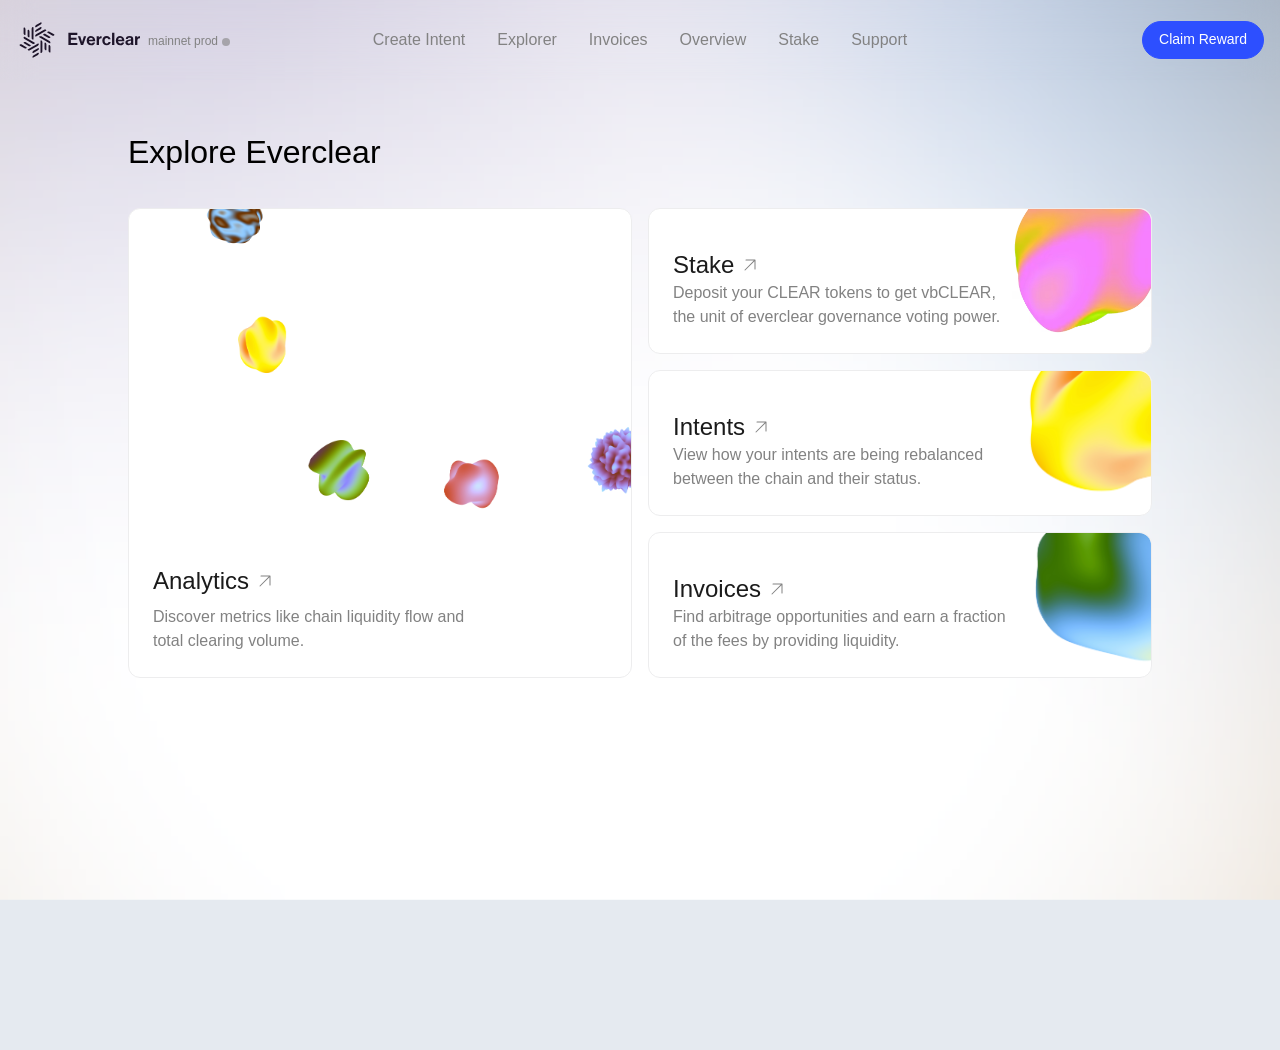
==== index.html @ 494579a0 "Your commit message here" ====
<html data-theme="light" lang="en"><div id="in-page-channel-node-id" data-channel-name="in_page_channel_Rv07SO"></div><head><meta charset="utf-8" data-next-head=""><title data-next-head="">Home — Everclear</title><meta name="robots" content="index,follow" data-next-head=""><meta name="description" content="The First Clearing Layer" data-next-head=""><meta name="twitter:card" content="summary_large_image" data-next-head=""><meta name="twitter:site" content="@everclearorg" data-next-head=""><meta name="twitter:creator" content="@everclearorg" data-next-head=""><meta property="og:description" content="The First Clearing Layer" data-next-head=""><meta property="og:url" content="https://www.everclear.org/" data-next-head=""><meta property="og:site_name" content="everclear" data-next-head=""><link rel="canonical" href="https://www.everclear.org/" data-next-head=""><meta name="viewport" content="width=device-width, initial-scale=1, shrink-to-fit=no" data-next-head=""><meta name="theme-color" content="#050707" data-next-head=""><meta name="description" content="The First Clearing Layer" data-next-head=""><meta name="keywords" content="everclear, everclear.org, clearing layer" data-next-head=""><link rel="manifest" href="/manifest.json" data-next-head=""><link rel="icon" href="/icons/favicon.png" data-next-head=""><link rel="apple-touch-icon" href="/icons/apple-touch-icon.png" data-next-head=""><link data-next-font="" rel="preconnect" href="/" crossorigin="anonymous"><link rel="preload" href="/_next/static/css/254428f28c04fc97.css" as="style"><link rel="stylesheet" href="/_next/static/css/254428f28c04fc97.css" data-n-g=""><noscript data-n-css=""></noscript><script type="text/javascript" async="" src="https://widget.intercom.io/widget/oy7jliee"></script><script type="text/javascript" src="https://cdn.us.heap-api.com/v5/heapjs-static/5.2.9/core/heap.js" async=""></script><script type="text/javascript" async="" src="https://cdn.us.heap-api.com/config/1016452281/heap_config.js"></script><script defer="" nomodule="" src="/_next/static/chunks/polyfills-42372ed130431b0a.js"></script><script src="/_next/static/chunks/webpack-bc110632f518fa14.js" defer=""></script><script src="/_next/static/chunks/framework-716c42bc58b0f000.js" defer=""></script><script src="/_next/static/chunks/main-339d054e5acb27f1.js" defer=""></script><script src="/_next/static/chunks/pages/_app-e614786575a85a42.js" defer=""></script><script src="/_next/static/chunks/pages/index-db70e4b78732d9c3.js" defer=""></script><script src="/_next/static/Ryc_jx6vzvuWhyLhUQn9P/_buildManifest.js" defer=""></script><script src="/_next/static/Ryc_jx6vzvuWhyLhUQn9P/_ssgManifest.js" defer=""></script><script src="https://vercel.live/_next-live/feedback/feedback.js" data-deployment-id="dpl_GDn17Y2G69LHQdeXsTYoqQUBVkAE"></script><style>
@keyframes slide-in-one-tap {
  from {
    transform: translateY(80px);
  }
  to {
    transform: translateY(0px);
  }
}

.trust-hide-gracefully {
  opacity: 0;
}

.trust-wallet-one-tap .hidden {
    display: none;
  }

.trust-wallet-one-tap .semibold {
    font-weight: 500;
  }

.trust-wallet-one-tap .binance-plex {
    font-family: 'Binance';
  }

.trust-wallet-one-tap .rounded-full {
    border-radius: 50%;
  }

.trust-wallet-one-tap .flex {
    display: flex;
  }

.trust-wallet-one-tap .flex-col {
    flex-direction: column;
  }

.trust-wallet-one-tap .items-center {
    align-items: center;
  }

.trust-wallet-one-tap .space-between {
    justify-content: space-between;
  }

.trust-wallet-one-tap .justify-center {
    justify-content: center;
  }

.trust-wallet-one-tap .w-full {
    width: 100%;
  }

.trust-wallet-one-tap .box {
    transition: all 0.5s cubic-bezier(0, 0, 0, 1.43);
    animation: slide-in-one-tap 0.5s cubic-bezier(0, 0, 0, 1.43);
    width: 384px;
    border-radius: 15px;
    background: #FFF;
    box-shadow: 0px 2px 4px 0px rgba(0, 0, 0, 0.25);
    position: fixed;
    right: 30px;
    bottom: 30px;
    z-index: 1020;
  }

.trust-wallet-one-tap .header {
    gap: 15px;
    border-bottom: 1px solid #E6E6E6;
    padding: 10px 18px;
  }

.trust-wallet-one-tap .header .left-items {
      gap: 15px
    }

.trust-wallet-one-tap .header .title {
      color: #1E2329;
      font-size: 18px;
      font-weight: 600;
      line-height: 28px;
    }

.trust-wallet-one-tap .header .subtitle {
      color: #474D57;
      font-size: 14px;
      line-height: 20px;
    }

.trust-wallet-one-tap .header .close {
      color: #1E2329;
      cursor: pointer;
    }

.trust-wallet-one-tap .body {
    padding: 9px 18px;
    gap: 10px;

  }

.trust-wallet-one-tap .body .right-items {
      gap: 10px;
      width: 100%;
    }

.trust-wallet-one-tap .body .right-items .wallet-title {
        color: #1E2329;
        font-size: 16px;
        font-weight: 600;
        line-height: 20px;
      }

.trust-wallet-one-tap .body .right-items .wallet-subtitle {
        color: #474D57;
        font-size: 14px;
        line-height: 20px;
      }

.trust-wallet-one-tap .connect-indicator {
    gap: 15px;
    padding: 8px 0;
  }

.trust-wallet-one-tap .connect-indicator .flow-icon {
      color: #474D57;
    }

.trust-wallet-one-tap .loading-color {
    color: #FFF;
  }

.trust-wallet-one-tap .button {
    border-radius: 50px;
    outline: 2px solid transparent;
    outline-offset: 2px;
    background-color: rgb(5, 0, 255);
    border-color: rgb(229, 231, 235);
    cursor: pointer;
    text-align: center;
    height: 45px;
  }

.trust-wallet-one-tap .button .button-text {
      color: #FFF;
      font-size: 16px;
      font-weight: 600;
      line-height: 20px;
    }

.trust-wallet-one-tap .footer {
    margin: 20px 30px;
  }

.trust-wallet-one-tap .check-icon {
    color: #FFF;
  }

@font-face {
  font-family: 'Binance';
  src: url(chrome-extension://egjidjbpglichdcondbcbdnbeeppgdph/fonts/BinancePlex-Regular.otf) format('opentype');
  font-weight: 400;
  font-style: normal;
}

@font-face {
  font-family: 'Binance';
  src: url(chrome-extension://egjidjbpglichdcondbcbdnbeeppgdph/fonts/BinancePlex-Medium.otf) format('opentype');
  font-weight: 500;
  font-style: normal;
}

@font-face {
  font-family: 'Binance';
  src: url(chrome-extension://egjidjbpglichdcondbcbdnbeeppgdph/fonts/BinancePlex-SemiBold.otf) format('opentype');
  font-weight: 600;
  font-style: normal;
}

</style><meta property="og:title" content="Home — Everclear" data-next-head=""><link as="script" rel="prefetch" href="/_next/static/chunks/89f078a6-9b16549e76f5d8bb.js"><link as="script" rel="prefetch" href="/_next/static/chunks/5ebaeafe-dbf16a1a8319a906.js"><link as="script" rel="prefetch" href="/_next/static/chunks/9c4cbe16-253928fa6ad7e888.js"><link as="script" rel="prefetch" href="/_next/static/chunks/ed2ab0f7-2887509b9744f65d.js"><link as="script" rel="prefetch" href="/_next/static/chunks/725-a727d40f60dbecb4.js"><link as="script" rel="prefetch" href="/_next/static/chunks/962-2cc979e9a0172343.js"><link as="script" rel="prefetch" href="/_next/static/chunks/230-d9a6e5098f1e8422.js"><link as="script" rel="prefetch" href="/_next/static/chunks/669-f88772dcc37d8028.js"><link as="script" rel="prefetch" href="/_next/static/chunks/310-592f6888759dc32f.js"><link as="script" rel="prefetch" href="/_next/static/chunks/pages/intents/create-32992b947f753276.js"><link as="script" rel="prefetch" href="/_next/static/chunks/df0378da-63d9d8e60f5cacd6.js"><link as="script" rel="prefetch" href="/_next/static/chunks/483-07561f5c0b6f4e1a.js"><link as="script" rel="prefetch" href="/_next/static/chunks/571-b89c47068cd87b28.js"><link as="script" rel="prefetch" href="/_next/static/chunks/474-a0183f29826bdffd.js"><link as="script" rel="prefetch" href="/_next/static/chunks/pages/intents-08bea0bf443415b1.js"><link as="script" rel="prefetch" href="/_next/static/chunks/pages/invoices-036383f2f8afbe36.js"><link as="script" rel="prefetch" href="/_next/static/chunks/256-f066d2fcdab1b931.js"><link as="script" rel="prefetch" href="/_next/static/chunks/pages/overview-258efc3ab7be7e80.js"><style>
      @import url('https://fonts.googleapis.com/css2?family=Inter:wght@400;500;600;700&display=swap');
      @keyframes w3m-shake {
        0% {
          transform: scale(1) rotate(0deg);
        }
        20% {
          transform: scale(1) rotate(-1deg);
        }
        40% {
          transform: scale(1) rotate(1.5deg);
        }
        60% {
          transform: scale(1) rotate(-1.5deg);
        }
        80% {
          transform: scale(1) rotate(1deg);
        }
        100% {
          transform: scale(1) rotate(0deg);
        }
      }
      @keyframes w3m-iframe-fade-out {
        0% {
          opacity: 1;
        }
        100% {
          opacity: 0;
        }
      }
      @keyframes w3m-iframe-zoom-in {
        0% {
          transform: translateY(50px);
          opacity: 0;
        }
        100% {
          transform: translateY(0px);
          opacity: 1;
        }
      }
      @keyframes w3m-iframe-zoom-in-mobile {
        0% {
          transform: scale(0.95);
          opacity: 0;
        }
        100% {
          transform: scale(1);
          opacity: 1;
        }
      }
      :root {
        --w3m-modal-width: 360px;
        --w3m-color-mix-strength: 0%;
        --w3m-font-family: Inter, Segoe UI, Roboto, Oxygen, Ubuntu, Cantarell, Fira Sans, Droid Sans, Helvetica Neue, sans-serif;;
        --w3m-font-size-master: 10px;
        --w3m-border-radius-master: 4px;
        --w3m-z-index: 999;

        --wui-font-family: var(--w3m-font-family);

        --wui-font-size-mini: calc(var(--w3m-font-size-master) * 0.8);
        --wui-font-size-micro: var(--w3m-font-size-master);
        --wui-font-size-tiny: calc(var(--w3m-font-size-master) * 1.2);
        --wui-font-size-small: calc(var(--w3m-font-size-master) * 1.4);
        --wui-font-size-paragraph: calc(var(--w3m-font-size-master) * 1.6);
        --wui-font-size-medium: calc(var(--w3m-font-size-master) * 1.8);
        --wui-font-size-large: calc(var(--w3m-font-size-master) * 2);
        --wui-font-size-title-6: calc(var(--w3m-font-size-master) * 2.2);
        --wui-font-size-medium-title: calc(var(--w3m-font-size-master) * 2.4);
        --wui-font-size-2xl: calc(var(--w3m-font-size-master) * 4);

        --wui-border-radius-5xs: var(--w3m-border-radius-master);
        --wui-border-radius-4xs: calc(var(--w3m-border-radius-master) * 1.5);
        --wui-border-radius-3xs: calc(var(--w3m-border-radius-master) * 2);
        --wui-border-radius-xxs: calc(var(--w3m-border-radius-master) * 3);
        --wui-border-radius-xs: calc(var(--w3m-border-radius-master) * 4);
        --wui-border-radius-s: calc(var(--w3m-border-radius-master) * 5);
        --wui-border-radius-m: calc(var(--w3m-border-radius-master) * 7);
        --wui-border-radius-l: calc(var(--w3m-border-radius-master) * 9);
        --wui-border-radius-3xl: calc(var(--w3m-border-radius-master) * 20);

        --wui-font-weight-light: 400;
        --wui-font-weight-regular: 500;
        --wui-font-weight-medium: 600;
        --wui-font-weight-bold: 700;

        --wui-letter-spacing-2xl: -1.6px;
        --wui-letter-spacing-medium-title: -0.96px;
        --wui-letter-spacing-title-6: -0.88px;
        --wui-letter-spacing-large: -0.8px;
        --wui-letter-spacing-medium: -0.72px;
        --wui-letter-spacing-paragraph: -0.64px;
        --wui-letter-spacing-small: -0.56px;
        --wui-letter-spacing-tiny: -0.48px;
        --wui-letter-spacing-micro: -0.2px;
        --wui-letter-spacing-mini: -0.16px;

        --wui-spacing-0: 0px;
        --wui-spacing-4xs: 2px;
        --wui-spacing-3xs: 4px;
        --wui-spacing-xxs: 6px;
        --wui-spacing-2xs: 7px;
        --wui-spacing-xs: 8px;
        --wui-spacing-1xs: 10px;
        --wui-spacing-s: 12px;
        --wui-spacing-m: 14px;
        --wui-spacing-l: 16px;
        --wui-spacing-2l: 18px;
        --wui-spacing-xl: 20px;
        --wui-spacing-xxl: 24px;
        --wui-spacing-2xl: 32px;
        --wui-spacing-3xl: 40px;
        --wui-spacing-4xl: 90px;
        --wui-spacing-5xl: 95px;

        --wui-icon-box-size-xxs: 14px;
        --wui-icon-box-size-xs: 20px;
        --wui-icon-box-size-sm: 24px;
        --wui-icon-box-size-md: 32px;
        --wui-icon-box-size-mdl: 36px;
        --wui-icon-box-size-lg: 40px;
        --wui-icon-box-size-2lg: 48px;
        --wui-icon-box-size-xl: 64px;

        --wui-icon-size-inherit: inherit;
        --wui-icon-size-xxs: 10px;
        --wui-icon-size-xs: 12px;
        --wui-icon-size-sm: 14px;
        --wui-icon-size-md: 16px;
        --wui-icon-size-mdl: 18px;
        --wui-icon-size-lg: 20px;
        --wui-icon-size-xl: 24px;
        --wui-icon-size-xxl: 28px;

        --wui-wallet-image-size-inherit: inherit;
        --wui-wallet-image-size-sm: 40px;
        --wui-wallet-image-size-md: 56px;
        --wui-wallet-image-size-lg: 80px;

        --wui-visual-size-size-inherit: inherit;
        --wui-visual-size-sm: 40px;
        --wui-visual-size-md: 55px;
        --wui-visual-size-lg: 80px;

        --wui-box-size-md: 100px;
        --wui-box-size-lg: 120px;

        --wui-ease-out-power-2: cubic-bezier(0, 0, 0.22, 1);
        --wui-ease-out-power-1: cubic-bezier(0, 0, 0.55, 1);

        --wui-ease-in-power-3: cubic-bezier(0.66, 0, 1, 1);
        --wui-ease-in-power-2: cubic-bezier(0.45, 0, 1, 1);
        --wui-ease-in-power-1: cubic-bezier(0.3, 0, 1, 1);

        --wui-ease-inout-power-1: cubic-bezier(0.45, 0, 0.55, 1);

        --wui-duration-lg: 200ms;
        --wui-duration-md: 125ms;
        --wui-duration-sm: 75ms;

        --wui-path-network-sm: path(
          'M15.4 2.1a5.21 5.21 0 0 1 5.2 0l11.61 6.7a5.21 5.21 0 0 1 2.61 4.52v13.4c0 1.87-1 3.59-2.6 4.52l-11.61 6.7c-1.62.93-3.6.93-5.22 0l-11.6-6.7a5.21 5.21 0 0 1-2.61-4.51v-13.4c0-1.87 1-3.6 2.6-4.52L15.4 2.1Z'
        );

        --wui-path-network-md: path(
          'M43.4605 10.7248L28.0485 1.61089C25.5438 0.129705 22.4562 0.129705 19.9515 1.61088L4.53951 10.7248C2.03626 12.2051 0.5 14.9365 0.5 17.886V36.1139C0.5 39.0635 2.03626 41.7949 4.53951 43.2752L19.9515 52.3891C22.4562 53.8703 25.5438 53.8703 28.0485 52.3891L43.4605 43.2752C45.9637 41.7949 47.5 39.0635 47.5 36.114V17.8861C47.5 14.9365 45.9637 12.2051 43.4605 10.7248Z'
        );

        --wui-path-network-lg: path(
          'M78.3244 18.926L50.1808 2.45078C45.7376 -0.150261 40.2624 -0.150262 35.8192 2.45078L7.6756 18.926C3.23322 21.5266 0.5 26.3301 0.5 31.5248V64.4752C0.5 69.6699 3.23322 74.4734 7.6756 77.074L35.8192 93.5492C40.2624 96.1503 45.7376 96.1503 50.1808 93.5492L78.3244 77.074C82.7668 74.4734 85.5 69.6699 85.5 64.4752V31.5248C85.5 26.3301 82.7668 21.5266 78.3244 18.926Z'
        );

        --wui-width-network-sm: 36px;
        --wui-width-network-md: 48px;
        --wui-width-network-lg: 86px;

        --wui-height-network-sm: 40px;
        --wui-height-network-md: 54px;
        --wui-height-network-lg: 96px;

        --wui-icon-size-network-xs: 12px;
        --wui-icon-size-network-sm: 16px;
        --wui-icon-size-network-md: 24px;
        --wui-icon-size-network-lg: 42px;

        --wui-color-inherit: inherit;

        --wui-color-inverse-100: #fff;
        --wui-color-inverse-000: #000;

        --wui-cover: rgba(20, 20, 20, 0.8);

        --wui-color-modal-bg: var(--wui-color-modal-bg-base);

        --wui-color-accent-100: var(--wui-color-accent-base-100);
        --wui-color-accent-090: var(--wui-color-accent-base-090);
        --wui-color-accent-080: var(--wui-color-accent-base-080);

        --wui-color-success-100: var(--wui-color-success-base-100);
        --wui-color-success-125: var(--wui-color-success-base-125);

        --wui-color-warning-100: var(--wui-color-warning-base-100);

        --wui-color-error-100: var(--wui-color-error-base-100);
        --wui-color-error-125: var(--wui-color-error-base-125);

        --wui-color-blue-100: var(--wui-color-blue-base-100);
        --wui-color-blue-90: var(--wui-color-blue-base-90);

        --wui-icon-box-bg-error-100: var(--wui-icon-box-bg-error-base-100);
        --wui-icon-box-bg-blue-100: var(--wui-icon-box-bg-blue-base-100);
        --wui-icon-box-bg-success-100: var(--wui-icon-box-bg-success-base-100);
        --wui-icon-box-bg-inverse-100: var(--wui-icon-box-bg-inverse-base-100);

        --wui-all-wallets-bg-100: var(--wui-all-wallets-bg-100);

        --wui-avatar-border: var(--wui-avatar-border-base);

        --wui-thumbnail-border: var(--wui-thumbnail-border-base);

        --wui-wallet-button-bg: var(--wui-wallet-button-bg-base);

        --wui-box-shadow-blue: var(--wui-color-accent-glass-020);
      }

      @supports (background: color-mix(in srgb, white 50%, black)) {
        :root {
          --wui-color-modal-bg: color-mix(
            in srgb,
            var(--w3m-color-mix) var(--w3m-color-mix-strength),
            var(--wui-color-modal-bg-base)
          );

          --wui-box-shadow-blue: color-mix(in srgb, var(--wui-color-accent-100) 20%, transparent);

          --wui-color-accent-100: color-mix(
            in srgb,
            var(--wui-color-accent-base-100) 100%,
            transparent
          );
          --wui-color-accent-090: color-mix(
            in srgb,
            var(--wui-color-accent-base-100) 90%,
            transparent
          );
          --wui-color-accent-080: color-mix(
            in srgb,
            var(--wui-color-accent-base-100) 80%,
            transparent
          );
          --wui-color-accent-glass-090: color-mix(
            in srgb,
            var(--wui-color-accent-base-100) 90%,
            transparent
          );
          --wui-color-accent-glass-080: color-mix(
            in srgb,
            var(--wui-color-accent-base-100) 80%,
            transparent
          );
          --wui-color-accent-glass-020: color-mix(
            in srgb,
            var(--wui-color-accent-base-100) 20%,
            transparent
          );
          --wui-color-accent-glass-015: color-mix(
            in srgb,
            var(--wui-color-accent-base-100) 15%,
            transparent
          );
          --wui-color-accent-glass-010: color-mix(
            in srgb,
            var(--wui-color-accent-base-100) 10%,
            transparent
          );
          --wui-color-accent-glass-005: color-mix(
            in srgb,
            var(--wui-color-accent-base-100) 5%,
            transparent
          );
          --wui-color-accent-002: color-mix(
            in srgb,
            var(--wui-color-accent-base-100) 2%,
            transparent
          );

          --wui-color-fg-100: color-mix(
            in srgb,
            var(--w3m-color-mix) var(--w3m-color-mix-strength),
            var(--wui-color-fg-100)
          );
          --wui-color-fg-125: color-mix(
            in srgb,
            var(--w3m-color-mix) var(--w3m-color-mix-strength),
            var(--wui-color-fg-125)
          );
          --wui-color-fg-150: color-mix(
            in srgb,
            var(--w3m-color-mix) var(--w3m-color-mix-strength),
            var(--wui-color-fg-150)
          );
          --wui-color-fg-175: color-mix(
            in srgb,
            var(--w3m-color-mix) var(--w3m-color-mix-strength),
            var(--wui-color-fg-175)
          );
          --wui-color-fg-200: color-mix(
            in srgb,
            var(--w3m-color-mix) var(--w3m-color-mix-strength),
            var(--wui-color-fg-200)
          );
          --wui-color-fg-225: color-mix(
            in srgb,
            var(--w3m-color-mix) var(--w3m-color-mix-strength),
            var(--wui-color-fg-225)
          );
          --wui-color-fg-250: color-mix(
            in srgb,
            var(--w3m-color-mix) var(--w3m-color-mix-strength),
            var(--wui-color-fg-250)
          );
          --wui-color-fg-275: color-mix(
            in srgb,
            var(--w3m-color-mix) var(--w3m-color-mix-strength),
            var(--wui-color-fg-275)
          );
          --wui-color-fg-300: color-mix(
            in srgb,
            var(--w3m-color-mix) var(--w3m-color-mix-strength),
            var(--wui-color-fg-300)
          );
          --wui-color-fg-325: color-mix(
            in srgb,
            var(--w3m-color-mix) var(--w3m-color-mix-strength),
            var(--wui-color-fg-325)
          );
          --wui-color-fg-350: color-mix(
            in srgb,
            var(--w3m-color-mix) var(--w3m-color-mix-strength),
            var(--wui-color-fg-350)
          );

          --wui-color-bg-100: color-mix(
            in srgb,
            var(--w3m-color-mix) var(--w3m-color-mix-strength),
            var(--wui-color-bg-100)
          );
          --wui-color-bg-125: color-mix(
            in srgb,
            var(--w3m-color-mix) var(--w3m-color-mix-strength),
            var(--wui-color-bg-125)
          );
          --wui-color-bg-150: color-mix(
            in srgb,
            var(--w3m-color-mix) var(--w3m-color-mix-strength),
            var(--wui-color-bg-150)
          );
          --wui-color-bg-175: color-mix(
            in srgb,
            var(--w3m-color-mix) var(--w3m-color-mix-strength),
            var(--wui-color-bg-175)
          );
          --wui-color-bg-200: color-mix(
            in srgb,
            var(--w3m-color-mix) var(--w3m-color-mix-strength),
            var(--wui-color-bg-200)
          );
          --wui-color-bg-225: color-mix(
            in srgb,
            var(--w3m-color-mix) var(--w3m-color-mix-strength),
            var(--wui-color-bg-225)
          );
          --wui-color-bg-250: color-mix(
            in srgb,
            var(--w3m-color-mix) var(--w3m-color-mix-strength),
            var(--wui-color-bg-250)
          );
          --wui-color-bg-275: color-mix(
            in srgb,
            var(--w3m-color-mix) var(--w3m-color-mix-strength),
            var(--wui-color-bg-275)
          );
          --wui-color-bg-300: color-mix(
            in srgb,
            var(--w3m-color-mix) var(--w3m-color-mix-strength),
            var(--wui-color-bg-300)
          );
          --wui-color-bg-325: color-mix(
            in srgb,
            var(--w3m-color-mix) var(--w3m-color-mix-strength),
            var(--wui-color-bg-325)
          );
          --wui-color-bg-350: color-mix(
            in srgb,
            var(--w3m-color-mix) var(--w3m-color-mix-strength),
            var(--wui-color-bg-350)
          );

          --wui-color-success-100: color-mix(
            in srgb,
            var(--w3m-color-mix) var(--w3m-color-mix-strength),
            var(--wui-color-success-base-100)
          );
          --wui-color-success-125: color-mix(
            in srgb,
            var(--w3m-color-mix) var(--w3m-color-mix-strength),
            var(--wui-color-success-base-125)
          );

          --wui-color-warning-100: color-mix(
            in srgb,
            var(--w3m-color-mix) var(--w3m-color-mix-strength),
            var(--wui-color-warning-base-100)
          );

          --wui-color-error-100: color-mix(
            in srgb,
            var(--w3m-color-mix) var(--w3m-color-mix-strength),
            var(--wui-color-error-base-100)
          );
          --wui-color-blue-100: color-mix(
            in srgb,
            var(--w3m-color-mix) var(--w3m-color-mix-strength),
            var(--wui-color-blue-base-100)
          );
          --wui-color-blue-90: color-mix(
            in srgb,
            var(--w3m-color-mix) var(--w3m-color-mix-strength),
            var(--wui-color-blue-base-90)
          );
          --wui-color-error-125: color-mix(
            in srgb,
            var(--w3m-color-mix) var(--w3m-color-mix-strength),
            var(--wui-color-error-base-125)
          );

          --wui-icon-box-bg-error-100: color-mix(
            in srgb,
            var(--w3m-color-mix) var(--w3m-color-mix-strength),
            var(--wui-icon-box-bg-error-base-100)
          );
          --wui-icon-box-bg-accent-100: color-mix(
            in srgb,
            var(--w3m-color-mix) var(--w3m-color-mix-strength),
            var(--wui-icon-box-bg-blue-base-100)
          );
          --wui-icon-box-bg-success-100: color-mix(
            in srgb,
            var(--w3m-color-mix) var(--w3m-color-mix-strength),
            var(--wui-icon-box-bg-success-base-100)
          );
          --wui-icon-box-bg-inverse-100: color-mix(
            in srgb,
            var(--w3m-color-mix) var(--w3m-color-mix-strength),
            var(--wui-icon-box-bg-inverse-base-100)
          );

          --wui-all-wallets-bg-100: color-mix(
            in srgb,
            var(--w3m-color-mix) var(--w3m-color-mix-strength),
            var(--wui-all-wallets-bg-100)
          );

          --wui-avatar-border: color-mix(
            in srgb,
            var(--w3m-color-mix) var(--w3m-color-mix-strength),
            var(--wui-avatar-border-base)
          );

          --wui-thumbnail-border: color-mix(
            in srgb,
            var(--w3m-color-mix) var(--w3m-color-mix-strength),
            var(--wui-thumbnail-border-base)
          );

          --wui-wallet-button-bg: color-mix(
            in srgb,
            var(--w3m-color-mix) var(--w3m-color-mix-strength),
            var(--wui-wallet-button-bg-base)
          );
        }
      }
    </style><style>
      :root {
        --w3m-color-mix: #000;
        --w3m-accent: rgb(var(--theme-button-primary));
        --w3m-default: #000;

        --wui-color-modal-bg-base: #fff;
        --wui-color-accent-base-100: var(--w3m-accent);

        --wui-color-blueberry-100: hsla(231, 100%, 70%, 1);
        --wui-color-blueberry-090: hsla(231, 97%, 72%, 1);
        --wui-color-blueberry-080: hsla(231, 92%, 74%, 1);

        --wui-color-fg-100: #141414;
        --wui-color-fg-125: #2d3131;
        --wui-color-fg-150: #474d4d;
        --wui-color-fg-175: #636d6d;
        --wui-color-fg-200: #798686;
        --wui-color-fg-225: #828f8f;
        --wui-color-fg-250: #8b9797;
        --wui-color-fg-275: #95a0a0;
        --wui-color-fg-300: #9ea9a9;
        --wui-color-fg-325: #9a9a9a;
        --wui-color-fg-350: #d0d0d0;

        --wui-color-bg-100: #ffffff;
        --wui-color-bg-125: #f5fafa;
        --wui-color-bg-150: #f3f8f8;
        --wui-color-bg-175: #eef4f4;
        --wui-color-bg-200: #eaf1f1;
        --wui-color-bg-225: #e5eded;
        --wui-color-bg-250: #e1e9e9;
        --wui-color-bg-275: #dce7e7;
        --wui-color-bg-300: #d8e3e3;
        --wui-color-bg-325: #f3f3f3;
        --wui-color-bg-350: #202020;

        --wui-color-success-base-100: #26b562;
        --wui-color-success-base-125: #30a46b;

        --wui-color-warning-base-100: #f3a13f;

        --wui-color-error-base-100: #f05142;
        --wui-color-error-base-125: #df4a34;

        --wui-color-blue-base-100: rgba(102, 125, 255, 1);
        --wui-color-blue-base-90: rgba(102, 125, 255, 0.9);

        --wui-color-success-glass-001: rgba(38, 181, 98, 0.01);
        --wui-color-success-glass-002: rgba(38, 181, 98, 0.02);
        --wui-color-success-glass-005: rgba(38, 181, 98, 0.05);
        --wui-color-success-glass-010: rgba(38, 181, 98, 0.1);
        --wui-color-success-glass-015: rgba(38, 181, 98, 0.15);
        --wui-color-success-glass-020: rgba(38, 181, 98, 0.2);
        --wui-color-success-glass-025: rgba(38, 181, 98, 0.25);
        --wui-color-success-glass-030: rgba(38, 181, 98, 0.3);
        --wui-color-success-glass-060: rgba(38, 181, 98, 0.6);
        --wui-color-success-glass-080: rgba(38, 181, 98, 0.8);

        --wui-color-success-glass-reown-020: rgba(48, 164, 107, 0.2);

        --wui-color-warning-glass-reown-020: rgba(243, 161, 63, 0.2);

        --wui-color-error-glass-001: rgba(240, 81, 66, 0.01);
        --wui-color-error-glass-002: rgba(240, 81, 66, 0.02);
        --wui-color-error-glass-005: rgba(240, 81, 66, 0.05);
        --wui-color-error-glass-010: rgba(240, 81, 66, 0.1);
        --wui-color-error-glass-015: rgba(240, 81, 66, 0.15);
        --wui-color-error-glass-020: rgba(240, 81, 66, 0.2);
        --wui-color-error-glass-025: rgba(240, 81, 66, 0.25);
        --wui-color-error-glass-030: rgba(240, 81, 66, 0.3);
        --wui-color-error-glass-060: rgba(240, 81, 66, 0.6);
        --wui-color-error-glass-080: rgba(240, 81, 66, 0.8);

        --wui-color-error-glass-reown-020: rgba(223, 74, 52, 0.2);

        --wui-icon-box-bg-error-base-100: #f4dfdd;
        --wui-icon-box-bg-blue-base-100: #d9ecfb;
        --wui-icon-box-bg-success-base-100: #daf0e4;
        --wui-icon-box-bg-inverse-base-100: #dcecfc;

        --wui-all-wallets-bg-100: #e8f1fa;

        --wui-avatar-border-base: #f3f4f4;

        --wui-thumbnail-border-base: #eaefef;

        --wui-wallet-button-bg-base: var(--wui-color-bg-125);

        --wui-color-gray-glass-001: rgba(0, 0, 0, 0.01);
        --wui-color-gray-glass-002: rgba(0, 0, 0, 0.02);
        --wui-color-gray-glass-005: rgba(0, 0, 0, 0.05);
        --wui-color-gray-glass-010: rgba(0, 0, 0, 0.1);
        --wui-color-gray-glass-015: rgba(0, 0, 0, 0.15);
        --wui-color-gray-glass-020: rgba(0, 0, 0, 0.2);
        --wui-color-gray-glass-025: rgba(0, 0, 0, 0.25);
        --wui-color-gray-glass-030: rgba(0, 0, 0, 0.3);
        --wui-color-gray-glass-060: rgba(0, 0, 0, 0.6);
        --wui-color-gray-glass-080: rgba(0, 0, 0, 0.8);
        --wui-color-gray-glass-090: rgba(0, 0, 0, 0.9);

        --wui-color-dark-glass-100: rgba(233, 233, 233, 1);

        --w3m-card-embedded-shadow-color: rgb(224 225 233 / 25%);
      }
    </style><style media="enabled">
      :root {
        --w3m-color-mix: #fff;
        --w3m-accent: rgb(var(--theme-button-primary));
        --w3m-default: #fff;

        --wui-color-modal-bg-base: #121313;
        --wui-color-accent-base-100: var(--w3m-accent);

        --wui-color-blueberry-100: hsla(230, 100%, 67%, 1);
        --wui-color-blueberry-090: hsla(231, 76%, 61%, 1);
        --wui-color-blueberry-080: hsla(230, 59%, 55%, 1);
        --wui-color-blueberry-050: hsla(231, 100%, 70%, 0.1);

        --wui-color-fg-100: #e4e7e7;
        --wui-color-fg-125: #d0d5d5;
        --wui-color-fg-150: #a8b1b1;
        --wui-color-fg-175: #a8b0b0;
        --wui-color-fg-200: #949e9e;
        --wui-color-fg-225: #868f8f;
        --wui-color-fg-250: #788080;
        --wui-color-fg-275: #788181;
        --wui-color-fg-300: #6e7777;
        --wui-color-fg-325: #9a9a9a;
        --wui-color-fg-350: #363636;

        --wui-color-bg-100: #141414;
        --wui-color-bg-125: #191a1a;
        --wui-color-bg-150: #1e1f1f;
        --wui-color-bg-175: #222525;
        --wui-color-bg-200: #272a2a;
        --wui-color-bg-225: #2c3030;
        --wui-color-bg-250: #313535;
        --wui-color-bg-275: #363b3b;
        --wui-color-bg-300: #3b4040;
        --wui-color-bg-325: #252525;
        --wui-color-bg-350: #ffffff;

        --wui-color-success-base-100: #26d962;
        --wui-color-success-base-125: #30a46b;

        --wui-color-warning-base-100: #f3a13f;

        --wui-color-error-base-100: #f25a67;
        --wui-color-error-base-125: #df4a34;

        --wui-color-blue-base-100: rgba(102, 125, 255, 1);
        --wui-color-blue-base-90: rgba(102, 125, 255, 0.9);

        --wui-color-success-glass-001: rgba(38, 217, 98, 0.01);
        --wui-color-success-glass-002: rgba(38, 217, 98, 0.02);
        --wui-color-success-glass-005: rgba(38, 217, 98, 0.05);
        --wui-color-success-glass-010: rgba(38, 217, 98, 0.1);
        --wui-color-success-glass-015: rgba(38, 217, 98, 0.15);
        --wui-color-success-glass-020: rgba(38, 217, 98, 0.2);
        --wui-color-success-glass-025: rgba(38, 217, 98, 0.25);
        --wui-color-success-glass-030: rgba(38, 217, 98, 0.3);
        --wui-color-success-glass-060: rgba(38, 217, 98, 0.6);
        --wui-color-success-glass-080: rgba(38, 217, 98, 0.8);

        --wui-color-success-glass-reown-020: rgba(48, 164, 107, 0.2);

        --wui-color-warning-glass-reown-020: rgba(243, 161, 63, 0.2);

        --wui-color-error-glass-001: rgba(242, 90, 103, 0.01);
        --wui-color-error-glass-002: rgba(242, 90, 103, 0.02);
        --wui-color-error-glass-005: rgba(242, 90, 103, 0.05);
        --wui-color-error-glass-010: rgba(242, 90, 103, 0.1);
        --wui-color-error-glass-015: rgba(242, 90, 103, 0.15);
        --wui-color-error-glass-020: rgba(242, 90, 103, 0.2);
        --wui-color-error-glass-025: rgba(242, 90, 103, 0.25);
        --wui-color-error-glass-030: rgba(242, 90, 103, 0.3);
        --wui-color-error-glass-060: rgba(242, 90, 103, 0.6);
        --wui-color-error-glass-080: rgba(242, 90, 103, 0.8);

        --wui-color-error-glass-reown-020: rgba(223, 74, 52, 0.2);

        --wui-color-gray-glass-001: rgba(255, 255, 255, 0.01);
        --wui-color-gray-glass-002: rgba(255, 255, 255, 0.02);
        --wui-color-gray-glass-005: rgba(255, 255, 255, 0.05);
        --wui-color-gray-glass-010: rgba(255, 255, 255, 0.1);
        --wui-color-gray-glass-015: rgba(255, 255, 255, 0.15);
        --wui-color-gray-glass-020: rgba(255, 255, 255, 0.2);
        --wui-color-gray-glass-025: rgba(255, 255, 255, 0.25);
        --wui-color-gray-glass-030: rgba(255, 255, 255, 0.3);
        --wui-color-gray-glass-060: rgba(255, 255, 255, 0.6);
        --wui-color-gray-glass-080: rgba(255, 255, 255, 0.8);
        --wui-color-gray-glass-090: rgba(255, 255, 255, 0.9);

        --wui-color-dark-glass-100: rgba(42, 42, 42, 1);

        --wui-icon-box-bg-error-base-100: #3c2426;
        --wui-icon-box-bg-blue-base-100: #20303f;
        --wui-icon-box-bg-success-base-100: #1f3a28;
        --wui-icon-box-bg-inverse-base-100: #243240;

        --wui-all-wallets-bg-100: #222b35;

        --wui-avatar-border-base: #252525;

        --wui-thumbnail-border-base: #252525;

        --wui-wallet-button-bg-base: var(--wui-color-bg-125);

        --w3m-card-embedded-shadow-color: rgb(17 17 18 / 25%);
      }
    </style></head><body><div id="__next"><div class="disable-scrollbars text-theme-neutral-900 flex min-h-screen font-sans antialiased"><div class="main flex flex-1 flex-col"><header class="fixed left-0 top-0 z-10 h-[var(--header-height)] w-full backdrop-blur-lg"><div class="flex h-20 w-full items-center px-4 justify-between gap-4 xl:grid xl:grid-cols-12"><div class="order-1 flex items-center col-span-3"><div class="logo flex flex-col items-start"><a href="/"><div class="flex min-w-max items-center space-x-1 sm:mr-3"><div class="flex items-center"><div class="flex sm:hidden"><img alt="everclear" class="h-12 px-0 py-2 sm:px-2" src="/logos/everclear_dark.svg"></div><div class="hidden sm:flex"><img alt="everclear" src="/logos/everclear_name_dark.svg" class="3xl:w-40 3xl:h-10"></div></div><div class="hidden items-center gap-1 pt-1 sm:flex"><div class="text-[0.75rem] leading-[1.666] font-normal text-theme-text-placeholder">mainnet prod</div><div class="bg-theme-text-placeholder/60 h-2 w-2 rounded-full"></div></div></div></a></div></div><div class="sm:order:2 order-3 flex items-center justify-center col-span-6"><div class=" list-none gap-2 hidden items-center sm:flex"><a data-active="false" class="text-theme-text-placeholder text-nowrap hover:text-theme-text-headings data-[active=&quot;true&quot;]:text-theme-text-headings block px-3 py-2 transition-colors duration-500 ease-in-out" href="/intents/create"><div class="text-[1rem] leading-[1.5] font-normal">Create Intent</div></a><a data-active="false" class="text-theme-text-placeholder text-nowrap hover:text-theme-text-headings data-[active=&quot;true&quot;]:text-theme-text-headings block px-3 py-2 transition-colors duration-500 ease-in-out" href="/intents"><div class="text-[1rem] leading-[1.5] font-normal">Explorer</div></a><a data-active="false" class="text-theme-text-placeholder text-nowrap hover:text-theme-text-headings data-[active=&quot;true&quot;]:text-theme-text-headings block px-3 py-2 transition-colors duration-500 ease-in-out" href="/invoices"><div class="text-[1rem] leading-[1.5] font-normal">Invoices</div></a><a data-active="false" class="text-theme-text-placeholder text-nowrap hover:text-theme-text-headings data-[active=&quot;true&quot;]:text-theme-text-headings block px-3 py-2 transition-colors duration-500 ease-in-out" href="/overview"><div class="text-[1rem] leading-[1.5] font-normal">Overview</div></a><a data-active="false" target="_blank" rel="noreferrer" class="text-theme-text-placeholder text-nowrap hover:text-theme-text-headings data-[active=&quot;true&quot;]:text-theme-text-headings px-3 py-2 transition-colors duration-500 ease-in-out lg:block hidden" href="https://stake.everclear.org"><div class="text-[1rem] leading-[1.5] font-normal">Stake</div></a><a data-active="false" class="text-theme-text-placeholder text-nowrap hover:text-theme-text-headings data-[active=&quot;true&quot;]:text-theme-text-headings px-3 py-2 transition-colors duration-500 ease-in-out lg:block hidden" href="/"><div class="text-[1rem] leading-[1.5] font-normal">Support</div></a></div><button type="button" aria-haspopup="dialog" aria-expanded="false" aria-controls="radix-:R1ab6:" data-state="closed" class="text-theme-text-placeholder block p-2 pr-0 transition-colors duration-500 ease-in-out sm:hidden"><svg stroke="currentColor" fill="none" stroke-width="2" viewBox="0 0 24 24" stroke-linecap="round" stroke-linejoin="round" class="h-6 w-6" height="1em" width="1em" xmlns="http://www.w3.org/2000/svg"><path stroke="none" d="M0 0h24v24H0z" fill="none"></path><path d="M4 6h16"></path><path d="M7 12h13"></path><path d="M10 18h10"></path></svg></button></div><div class="order-2 flex items-center justify-end sm:order-3 col-span-3"><div class="flex items-center gap-2">
        <a href="./mainnetdao-main/account.html"><button class="transition-colors duration-200 outline-none disabled:cursor-not-allowed disabled:opacity-50 text-[0.875rem] leading-[1.428] font-normal bg-theme-button-primary enabled:hover:bg-theme-button-primary/90 text-theme-surface-card border border-theme-button-primary focus:ring-2 focus:ring-theme-button-primary focus:ring-offset-2 px-4 py-2 rounded-full">Claim Reward</button></a>
    </div><button type="button" aria-haspopup="dialog" aria-expanded="false" aria-controls="radix-:R1eb6:" data-state="closed"></button></div></div></header><div class="pointer-events-none" aria-hidden="true"><img class="fixed inset-0 -z-10 h-screen w-screen" src="/images/decor-bg.avif" alt=""></div><div class="flex-1 pb-20 pt-[calc(1rem+var(--header-height))]"><div class="mt-6 px-4 md:mt-10 md:px-6 lg:px-0"><div class="mx-auto max-w-5xl"><div class="mb-6 md:mb-10"><div class="text-[2rem] leading-[1] font-medium">Explore Everclear</div></div><div class="grid grid-cols-1 gap-6 md:grid-cols-2 md:gap-4"><div class="bg-theme-surface-card border border-theme-surface-border rounded-xl p-6 text-theme-text-body order-1 flex flex-col justify-between md:order-none"><img class="ml-auto h-auto w-2/3 -translate-y-6 translate-x-6 overflow-clip rounded-tr-xl md:h-[316px] md:w-[450px]" src="/images/blobs.avif" alt="decor" aria-hidden="true"><div class="mt-4 space-y-2 md:mt-auto"><a class="group flex items-center gap-1" href="/overview"><div class="text-[1.5rem] leading-[1.333] font-normal">Analytics</div><svg xmlns="http://www.w3.org/2000/svg" viewBox="0 0 24 24" height="24" fill="none" width="24" class="group-hover:text-theme-text-headings text-theme-text-placeholder"><path d="M7.5 7a.5.5 0 01.5-.5h9a.5.5 0 01.5.5v9a.5.5 0 01-1 0V8.207l-9.146 9.147a.5.5 0 01-.708-.708L15.793 7.5H8a.5.5 0 01-.5-.5z" fill="currentColor" fill-rule="evenodd" clip-rule="evenodd"></path></svg></a><div class="text-[1rem] leading-[1.5] font-normal text-theme-text-placeholder">Discover metrics like chain liquidity flow and <br> total clearing volume.</div></div></div><div class="space-y-6 md:space-y-4"><div class="bg-theme-surface-card border border-theme-surface-border rounded-xl p-6 text-theme-text-body grid grid-cols-12 relative"><div class="col-span-9 pt-4"><a class="group flex items-center gap-1" href="https://stake.everclear.org"><div class="text-[1.5rem] leading-[1.333] font-normal">Stake</div><svg xmlns="http://www.w3.org/2000/svg" viewBox="0 0 24 24" height="24" fill="none" width="24" class="group-hover:text-theme-text-headings text-theme-text-placeholder"><path d="M7.5 7a.5.5 0 01.5-.5h9a.5.5 0 01.5.5v9a.5.5 0 01-1 0V8.207l-9.146 9.147a.5.5 0 01-.708-.708L15.793 7.5H8a.5.5 0 01-.5-.5z" fill="currentColor" fill-rule="evenodd" clip-rule="evenodd"></path></svg></a><div class="text-[1rem] leading-[1.5] font-normal text-theme-text-placeholder">Deposit your CLEAR tokens to get vbCLEAR, the unit of everclear governance voting power.</div></div><img class="absolute right-0 top-0 rounded-tr-xl w-[130px] sm:w-[180px]" src="/images/ping_blob.avif" alt="decor" aria-hidden="true"></div><div class="space-y-6 md:space-y-4"><div class="bg-theme-surface-card border border-theme-surface-border rounded-xl p-6 text-theme-text-body grid grid-cols-12 relative"><div class="col-span-9 pt-4"><a class="group flex items-center gap-1" href="/intents"><div class="text-[1.5rem] leading-[1.333] font-normal">Intents</div><svg xmlns="http://www.w3.org/2000/svg" viewBox="0 0 24 24" height="24" fill="none" width="24" class="group-hover:text-theme-text-headings text-theme-text-placeholder"><path d="M7.5 7a.5.5 0 01.5-.5h9a.5.5 0 01.5.5v9a.5.5 0 01-1 0V8.207l-9.146 9.147a.5.5 0 01-.708-.708L15.793 7.5H8a.5.5 0 01-.5-.5z" fill="currentColor" fill-rule="evenodd" clip-rule="evenodd"></path></svg></a><div class="text-[1rem] leading-[1.5] font-normal text-theme-text-placeholder">View how your intents are being rebalanced between the chain and their status.</div></div><img class="absolute right-0 top-0 rounded-tr-xl w-[100px] sm:w-[140px]" src="/images/yellow_blob.avif" alt="decor" aria-hidden="true"></div><div class="space-y-6 md:space-y-4"><div class="bg-theme-surface-card border border-theme-surface-border rounded-xl p-6 text-theme-text-body grid grid-cols-12 relative"><div class="col-span-9 pt-4"><a class="group flex items-center gap-1" href="/invoices"><div class="text-[1.5rem] leading-[1.333] font-normal">Invoices</div><svg xmlns="http://www.w3.org/2000/svg" viewBox="0 0 24 24" height="24" fill="none" width="24" class="group-hover:text-theme-text-headings text-theme-text-placeholder"><path d="M7.5 7a.5.5 0 01.5-.5h9a.5.5 0 01.5.5v9a.5.5 0 01-1 0V8.207l-9.146 9.147a.5.5 0 01-.708-.708L15.793 7.5H8a.5.5 0 01-.5-.5z" fill="currentColor" fill-rule="evenodd" clip-rule="evenodd"></path></svg></a><div class="text-[1rem] leading-[1.5] font-normal text-theme-text-placeholder">Find arbitrage opportunities and earn a fraction of the fees by providing liquidity.</div></div><img class="absolute right-0 top-0 rounded-tr-xl w-[100px] sm:w-[140px]" src="/images/green_blob.avif" alt="decor" aria-hidden="true"></div></div></div></div></div></div></div></div></div><div class="fixed bottom-4 left-4"></div></div></div><script type="text/javascript" crossorigin="anonymous" src="/ingest/static/surveys.js?v=1.207.8"></script><script type="text/javascript" crossorigin="anonymous" src="/ingest/array/phc_brYfscORi2UAc9VMVcZb3RnT83ngG49i70JCPNgfvCA/config.js"></script><script src="chrome-extension://ldinpeekobnhjjdofggfgjlcehhmanlj/inpage.js" id="leather-provider"></script><script id="__NEXT_DATA__" type="application/json">{"props":{"pageProps":{}},"page":"/","query":{},"buildId":"Ryc_jx6vzvuWhyLhUQn9P","nextExport":true,"autoExport":true,"isFallback":false,"scriptLoader":[]}</script><script src="/scripts/intercom.js" type="text/javascript" async=""></script><script type="text/javascript" src="/scripts/heap.js" async=""></script><vercel-live-feedback style="position: absolute; top: 0px; left: 0px; z-index: 2147483647;"></vercel-live-feedback><next-route-announcer><p aria-live="assertive" id="__next-route-announcer__" role="alert" style="border: 0px; clip: rect(0px, 0px, 0px, 0px); height: 1px; margin: -1px; overflow: hidden; padding: 0px; position: absolute; top: 0px; width: 1px; white-space: nowrap; overflow-wrap: normal;"></p></next-route-announcer><w3m-modal style="--local-border-bottom-mobile-radius: 0px;"></w3m-modal><script src="/_next/static/chunks/df0378da-63d9d8e60f5cacd6.js"></script><script src="/_next/static/chunks/89f078a6-9b16549e76f5d8bb.js"></script><script src="/_next/static/chunks/5ebaeafe-dbf16a1a8319a906.js"></script><script src="/_next/static/chunks/9c4cbe16-253928fa6ad7e888.js"></script><script src="/_next/static/chunks/725-a727d40f60dbecb4.js"></script><script src="/_next/static/chunks/483-07561f5c0b6f4e1a.js"></script><script src="/_next/static/chunks/962-2cc979e9a0172343.js"></script><script src="/_next/static/chunks/230-d9a6e5098f1e8422.js"></script><script src="/_next/static/chunks/310-592f6888759dc32f.js"></script><script src="/_next/static/chunks/474-a0183f29826bdffd.js"></script><script src="/_next/static/chunks/pages/invoices-036383f2f8afbe36.js"></script><script src="/_next/static/chunks/ed2ab0f7-2887509b9744f65d.js"></script><script src="/_next/static/chunks/571-b89c47068cd87b28.js"></script><script src="/_next/static/chunks/pages/intents-08bea0bf443415b1.js"></script><script src="/_next/static/chunks/256-f066d2fcdab1b931.js"></script><script src="/_next/static/chunks/pages/overview-258efc3ab7be7e80.js"></script><script src="/_next/static/chunks/669-f88772dcc37d8028.js"></script><script src="/_next/static/chunks/pages/intents/create-32992b947f753276.js"></script><iframe id="intercom-frame" style="position: absolute !important; opacity: 0 !important; width: 1px !important; height: 1px !important; top: 0 !important; left: 0 !important; border: none !important; display: block !important; z-index: -1 !important; pointer-events: none;" aria-hidden="true" tabindex="-1" title="Intercom"></iframe><div id="intercom-container" class="intercom-namespace"><style>html.intercom-mobile-messenger-active,html.intercom-mobile-messenger-active>body,html.intercom-modal-open,#intercom-container-body{overflow:hidden!important;}html.intercom-mobile-messenger-active,html.intercom-mobile-messenger-active>body{position:static!important;transform:none!important;}html.intercom-mobile-messenger-active>body{height:0!important;margin:0!important;}iframe#intercom-frame{position:absolute!important;opacity:0!important;width:1px!important;height:1px!important;top:0!important;left:0!important;border:none!important;display:block!important;z-index:-1!important;;};;</style><div class="intercom-app" aria-live="polite"><div class="intercom-messenger-frame intercom-with-namespace-jezzgt ed8ycz90"></div><div class="intercom-with-namespace-52k34s edrs4yi0"><iframe allowfullscreen="" class="intercom-launcher-frame intercom-with-namespace-ymm01w efr23pf0" name="intercom-launcher-frame" title="Intercom live chat" data-intercom-frame="true" role="dialog"></iframe></div><div id="intercom-modal-container"></div></div></div><div id="intercom-css-container"><style data-emotion="intercom-with-namespace-global" data-s=""></style><style data-emotion="intercom-with-namespace" data-s=""></style></div></body></html>
---- _next/static/css/254428f28c04fc97.css ----
@font-face{font-family:ABC Diatype;src:url(/_next/static/media/ABCDiatypeVariable.3fa8bcd8.woff2) format("woff2-variations"),url(/_next/static/media/ABCDiatypeVariable.5261b695.woff) format("woff-variations"),url(/_next/static/media/ABCDiatypeVariable.2934cb5e.ttf) format("truetype-variations");font-weight:200 1000;font-stretch:75 100;font-display:swap;font-style:normal}:root{--abc-diatype:"ABC Diatype",sans-serif;font-family:var(--abc-diatype);--token-darkest-grey-1000:19,19,19;--token-darkest-grey-950:27,27,27;--token-darkest-grey-900:40,40,40;--token-darkest-grey-800:49,49,49;--token-darkest-grey-750:94,94,94;--token-grey-700:112,112,112;--token-grey-650:130,130,130;--token-mid-grey-600:167,167,167;--token-light-grey-400:237,237,238;--token-light-grey-350:246,246,246;--token-light-grey-300:243,243,243;--token-light-grey-200:243,245,249;--token-light-grey-100:249,249,250;--token-white:255,255,255;--token-blue-900:45,79,255;--token-blue-800:66,97,255;--token-blue-700:87,114,255;--token-blue-600:108,132,255;--token-light-blue-400:150,167,255;--token-light-blue-50:234,237,255;--token-darkest-blue:30,21,42;--token-green-800:0,101,54;--token-green-600:43,169,147;--token-green-500:31,167,122;--token-green-400:0,183,81;--token-orange-500:226,102,15;--token-light-orange:249,239,232;--token-dark-orange:41,26,26;--token-light-yellow:255,243,212;--token-yellow:222,163,1;--token-dark-yellow-1:240,190,61;--token-dark-yellow-2:60,44,0;--token-red-500:211,47,47;--token-red-300:228,85,85;--token-red-100:228,85,85}:root[data-theme=light]{--theme-text-headings:var(--token-darkest-grey-900);--theme-text-muted:var(--token-darkest-grey-750);--theme-text-placeholder:var(--token-grey-650);--theme-text-body:var(--token-darkest-grey-950);--theme-text-disabled:var(--token-mid-grey-600);--theme-text-error:var(--token-red-500);--theme-text-success:var(--token-green-400);--theme-text-warning:var(--token-yellow);--theme-text-waiting:var(--token-orange-500);--theme-surface-page:var(--token-light-grey-100);--theme-surface-border:var(--token-light-grey-400);--theme-surface-input:var(--token-light-grey-200);--theme-surface-modal:var(--token-darkest-grey-900);--theme-surface-card:var(--token-white);--theme-surface-card-nested:var(--token-light-grey-100);--theme-surface-card-nested-2x:var(--token-light-grey-300);--theme-surface-card-nested-3x:var(--token-light-grey-400);--theme-surface-warning-1:var(--token-light-orange);--theme-surface-warning-2:var(--token-light-yellow);--theme-button-primary:var(--token-blue-900);--theme-button-primary-hover:var(--token-blue-800);--theme-button-secondary:var(--token-light-blue-50);--theme-button-disabled:var(--token-light-grey-100);--theme-button-destructive:var(--token-red-500)}:root[data-theme=dark]{--theme-text-headings:var(--token-light-grey-300);--theme-text-muted:var(--token-darkest-grey-750);--theme-text-placeholder:var(--token-darkest-grey-750);--theme-text-body:var(--token-grey-650);--theme-text-disabled:var(--token-mid-grey-600);--theme-text-error:var(--token-red-300);--theme-text-success:var(--token-green-400);--theme-text-warning:var(--token-dark-yellow-2);--theme-text-waiting:var(--token-orange-500);--theme-surface-page:var(--token-darkest-grey-1000);--theme-surface-modal:var(--token-darkest-grey-1000);--theme-surface-border:var(--token-light-grey-400);--theme-surface-input:var(--token-light-grey-400);--theme-surface-card:var(--token-darkest-grey-950);--theme-surface-card-nested:var(--token-darkest-grey-900);--theme-surface-card-nested-2x:var(--token-darkest-grey-800);--theme-surface-card-nested-3x:var(--token-grey-700);--theme-surface-warning-1:var(--token-dark-orange);--theme-surface-warning-2:var(--token-dark-yellow-2);--theme-button-primary:var(--token-blue-900);--theme-button-primary-text:var(--token-white);--theme-button-primary-hover:var(--token-blue-800);--theme-button-primary-border:var(--token-blue-900);--theme-button-secondary:var(--token-light-blue-400);--theme-button-secondary-text:var(--token-white);--theme-button-secondary-hover:var(--token-blue-600);--theme-button-secondary-border:var(--token-light-blue-400);--theme-button-disabled:var(--token-light-grey-100);--theme-button-disabled-text:var(--token-grey-650);--theme-button-disabled-border:var(--token-light-grey-400);--theme-button-destructive:#f4e4e5;--theme-button-destructive-text:var(--token-red-500);--theme-button-destructive-hover:#f2d5d6;--theme-button-destructive-border:var(--token-red-500)}*,:after,:before{--tw-border-spacing-x:0;--tw-border-spacing-y:0;--tw-translate-x:0;--tw-translate-y:0;--tw-rotate:0;--tw-skew-x:0;--tw-skew-y:0;--tw-scale-x:1;--tw-scale-y:1;--tw-pan-x: ;--tw-pan-y: ;--tw-pinch-zoom: ;--tw-scroll-snap-strictness:proximity;--tw-gradient-from-position: ;--tw-gradient-via-position: ;--tw-gradient-to-position: ;--tw-ordinal: ;--tw-slashed-zero: ;--tw-numeric-figure: ;--tw-numeric-spacing: ;--tw-numeric-fraction: ;--tw-ring-inset: ;--tw-ring-offset-width:0px;--tw-ring-offset-color:#fff;--tw-ring-color:rgb(59 130 246/0.5);--tw-ring-offset-shadow:0 0 #0000;--tw-ring-shadow:0 0 #0000;--tw-shadow:0 0 #0000;--tw-shadow-colored:0 0 #0000;--tw-blur: ;--tw-brightness: ;--tw-contrast: ;--tw-grayscale: ;--tw-hue-rotate: ;--tw-invert: ;--tw-saturate: ;--tw-sepia: ;--tw-drop-shadow: ;--tw-backdrop-blur: ;--tw-backdrop-brightness: ;--tw-backdrop-contrast: ;--tw-backdrop-grayscale: ;--tw-backdrop-hue-rotate: ;--tw-backdrop-invert: ;--tw-backdrop-opacity: ;--tw-backdrop-saturate: ;--tw-backdrop-sepia: ;--tw-contain-size: ;--tw-contain-layout: ;--tw-contain-paint: ;--tw-contain-style: }::backdrop{--tw-border-spacing-x:0;--tw-border-spacing-y:0;--tw-translate-x:0;--tw-translate-y:0;--tw-rotate:0;--tw-skew-x:0;--tw-skew-y:0;--tw-scale-x:1;--tw-scale-y:1;--tw-pan-x: ;--tw-pan-y: ;--tw-pinch-zoom: ;--tw-scroll-snap-strictness:proximity;--tw-gradient-from-position: ;--tw-gradient-via-position: ;--tw-gradient-to-position: ;--tw-ordinal: ;--tw-slashed-zero: ;--tw-numeric-figure: ;--tw-numeric-spacing: ;--tw-numeric-fraction: ;--tw-ring-inset: ;--tw-ring-offset-width:0px;--tw-ring-offset-color:#fff;--tw-ring-color:rgb(59 130 246/0.5);--tw-ring-offset-shadow:0 0 #0000;--tw-ring-shadow:0 0 #0000;--tw-shadow:0 0 #0000;--tw-shadow-colored:0 0 #0000;--tw-blur: ;--tw-brightness: ;--tw-contrast: ;--tw-grayscale: ;--tw-hue-rotate: ;--tw-invert: ;--tw-saturate: ;--tw-sepia: ;--tw-drop-shadow: ;--tw-backdrop-blur: ;--tw-backdrop-brightness: ;--tw-backdrop-contrast: ;--tw-backdrop-grayscale: ;--tw-backdrop-hue-rotate: ;--tw-backdrop-invert: ;--tw-backdrop-opacity: ;--tw-backdrop-saturate: ;--tw-backdrop-sepia: ;--tw-contain-size: ;--tw-contain-layout: ;--tw-contain-paint: ;--tw-contain-style: }/*
! tailwindcss v3.4.17 | MIT License | https://tailwindcss.com
*/*,:after,:before{box-sizing:border-box;border:0 solid #e5e7eb}:after,:before{--tw-content:""}:host,html{line-height:1.5;-webkit-text-size-adjust:100%;-moz-tab-size:4;-o-tab-size:4;tab-size:4;font-family:var(--font-inter);font-feature-settings:normal;font-variation-settings:normal;-webkit-tap-highlight-color:transparent}body{margin:0;line-height:inherit}hr{height:0;color:inherit;border-top-width:1px}abbr:where([title]){-webkit-text-decoration:underline dotted;text-decoration:underline dotted}h1,h2,h3,h4,h5,h6{font-size:inherit;font-weight:inherit}a{color:inherit;text-decoration:inherit}b,strong{font-weight:bolder}code,kbd,pre,samp{font-family:ui-monospace,SFMono-Regular,Menlo,Monaco,Consolas,Liberation Mono,Courier New,monospace;font-feature-settings:normal;font-variation-settings:normal;font-size:1em}small{font-size:80%}sub,sup{font-size:75%;line-height:0;position:relative;vertical-align:baseline}sub{bottom:-.25em}sup{top:-.5em}table{text-indent:0;border-color:inherit;border-collapse:collapse}button,input,optgroup,select,textarea{font-family:inherit;font-feature-settings:inherit;font-variation-settings:inherit;font-size:100%;font-weight:inherit;line-height:inherit;letter-spacing:inherit;color:inherit;margin:0;padding:0}button,select{text-transform:none}button,input:where([type=button]),input:where([type=reset]),input:where([type=submit]){-webkit-appearance:button;background-color:transparent;background-image:none}:-moz-focusring{outline:auto}:-moz-ui-invalid{box-shadow:none}progress{vertical-align:baseline}::-webkit-inner-spin-button,::-webkit-outer-spin-button{height:auto}[type=search]{-webkit-appearance:textfield;outline-offset:-2px}::-webkit-search-decoration{-webkit-appearance:none}::-webkit-file-upload-button{-webkit-appearance:button;font:inherit}summary{display:list-item}blockquote,dd,dl,figure,h1,h2,h3,h4,h5,h6,hr,p,pre{margin:0}fieldset{margin:0}fieldset,legend{padding:0}menu,ol,ul{list-style:none;margin:0;padding:0}dialog{padding:0}textarea{resize:vertical}input::-moz-placeholder,textarea::-moz-placeholder{opacity:1;color:#9ca3af}input::placeholder,textarea::placeholder{opacity:1;color:#9ca3af}[role=button],button{cursor:pointer}:disabled{cursor:default}audio,canvas,embed,iframe,img,object,svg,video{display:block;vertical-align:middle}img,video{max-width:100%;height:auto}[hidden]:where(:not([hidden=until-found])){display:none}.pointer-events-none{pointer-events:none}.invisible{visibility:hidden}.collapse{visibility:collapse}.fixed{position:fixed}.absolute{position:absolute}.relative{position:relative}.inset-0{inset:0}.-right-\[2px\]{right:-2px}.bottom-0{bottom:0}.bottom-4{bottom:1rem}.bottom-\[2px\]{bottom:2px}.left-0{left:0}.left-1{left:.25rem}.left-4{left:1rem}.right-0{right:0}.right-1{right:.25rem}.top-0{top:0}.-z-10{z-index:-10}.z-10{z-index:10}.z-\[-1\]{z-index:-1}.z-\[11\]{z-index:11}.z-\[180\]{z-index:180}.z-\[1\]{z-index:1}.z-\[200\]{z-index:200}.order-1{order:1}.order-2{order:2}.order-3{order:3}.col-span-1{grid-column:span 1/span 1}.col-span-2{grid-column:span 2/span 2}.col-span-3{grid-column:span 3/span 3}.col-span-6{grid-column:span 6/span 6}.col-span-9{grid-column:span 9/span 9}.m-2{margin:.5rem}.mx-auto{margin-left:auto;margin-right:auto}.my-2{margin-top:.5rem}.mb-2,.my-2{margin-bottom:.5rem}.mb-4{margin-bottom:1rem}.mb-6{margin-bottom:1.5rem}.mb-\[2px\]{margin-bottom:2px}.ml-4{margin-left:1rem}.ml-auto{margin-left:auto}.mr-2{margin-right:.5rem}.mt-1{margin-top:.25rem}.mt-2{margin-top:.5rem}.mt-3{margin-top:.75rem}.mt-4{margin-top:1rem}.mt-6{margin-top:1.5rem}.mt-\[0\.1rem\]{margin-top:.1rem}.mt-\[2px\]{margin-top:2px}.mt-\[3px\]{margin-top:3px}.block{display:block}.inline-block{display:inline-block}.flex{display:flex}.table{display:table}.grid{display:grid}.hidden{display:none}.size-3{width:.75rem;height:.75rem}.size-5{width:1.25rem;height:1.25rem}.h-10{height:2.5rem}.h-12{height:3rem}.h-2{height:.5rem}.h-20{height:5rem}.h-3{height:.75rem}.h-4{height:1rem}.h-40{height:10rem}.h-5{height:1.25rem}.h-6{height:1.5rem}.h-7{height:1.75rem}.h-8{height:2rem}.h-9{height:2.25rem}.h-\[10px\]{height:10px}.h-\[1px\]{height:1px}.h-\[20px\]{height:20px}.h-\[24px\]{height:24px}.h-\[28rem\]{height:28rem}.h-\[400px\]{height:400px}.h-\[4px\]{height:4px}.h-\[6px\]{height:6px}.h-\[80\%\]{height:80%}.h-\[calc\(100vh-20rem\)\]{height:calc(100vh - 20rem)}.h-\[var\(--header-height\)\]{height:var(--header-height)}.h-auto{height:auto}.h-fit{height:-moz-fit-content;height:fit-content}.h-full{height:100%}.h-screen{height:100vh}.max-h-\[10rem\]{max-height:10rem}.max-h-\[300px\]{max-height:300px}.max-h-\[357px\]{max-height:357px}.min-h-screen{min-height:100vh}.w-10{width:2.5rem}.w-2{width:.5rem}.w-2\/3{width:66.666667%}.w-20{width:5rem}.w-3{width:.75rem}.w-4{width:1rem}.w-5{width:1.25rem}.w-6{width:1.5rem}.w-60{width:15rem}.w-7{width:1.75rem}.w-8{width:2rem}.w-9{width:2.25rem}.w-\[100px\]{width:100px}.w-\[10px\]{width:10px}.w-\[11rem\]{width:11rem}.w-\[130px\]{width:130px}.w-\[15rem\]{width:15rem}.w-\[1px\]{width:1px}.w-\[200px\]{width:200px}.w-\[20px\]{width:20px}.w-\[20rem\]{width:20rem}.w-\[25rem\]{width:25rem}.w-\[260px\]{width:260px}.w-\[30rem\]{width:30rem}.w-\[48px\]{width:48px}.w-\[64px\]{width:64px}.w-\[80\%\]{width:80%}.w-fit{width:-moz-fit-content;width:fit-content}.w-full{width:100%}.w-max{width:-moz-max-content;width:max-content}.w-screen{width:100vw}.min-w-28{min-width:7rem}.min-w-\[200px\]{min-width:200px}.min-w-\[8rem\]{min-width:8rem}.min-w-fit{min-width:-moz-fit-content;min-width:fit-content}.min-w-max{min-width:-moz-max-content;min-width:max-content}.max-w-5xl{max-width:64rem}.max-w-7xl{max-width:80rem}.max-w-\[20rem\]{max-width:20rem}.max-w-\[calc\(100vw-2rem\)\]{max-width:calc(100vw - 2rem)}.flex-1{flex:1 1 0%}.grow{flex-grow:1}.border-collapse{border-collapse:collapse}.border-separate{border-collapse:separate}.border-spacing-y-2{--tw-border-spacing-y:0.5rem;border-spacing:var(--tw-border-spacing-x) var(--tw-border-spacing-y)}.-translate-y-6{--tw-translate-y:-1.5rem}.-translate-y-6,.translate-x-0\.5{transform:translate(var(--tw-translate-x),var(--tw-translate-y)) rotate(var(--tw-rotate)) skewX(var(--tw-skew-x)) skewY(var(--tw-skew-y)) scaleX(var(--tw-scale-x)) scaleY(var(--tw-scale-y))}.translate-x-0\.5{--tw-translate-x:0.125rem}.translate-x-6{--tw-translate-x:1.5rem}.translate-x-6,.translate-x-\[2px\]{transform:translate(var(--tw-translate-x),var(--tw-translate-y)) rotate(var(--tw-rotate)) skewX(var(--tw-skew-x)) skewY(var(--tw-skew-y)) scaleX(var(--tw-scale-x)) scaleY(var(--tw-scale-y))}.translate-x-\[2px\]{--tw-translate-x:2px}.translate-y-\[2px\]{--tw-translate-y:2px}.transform,.translate-y-\[2px\]{transform:translate(var(--tw-translate-x),var(--tw-translate-y)) rotate(var(--tw-rotate)) skewX(var(--tw-skew-x)) skewY(var(--tw-skew-y)) scaleX(var(--tw-scale-x)) scaleY(var(--tw-scale-y))}@keyframes slideInUp{0%{transform:translate3d(0,100%,0)}to{transform:translateZ(0)}}.animate-slideInUp{animation:slideInUp .3s ease}.cursor-not-allowed{cursor:not-allowed}.cursor-pointer{cursor:pointer}.touch-none{touch-action:none}.select-none{-webkit-user-select:none;-moz-user-select:none;user-select:none}.resize-none{resize:none}.list-none{list-style-type:none}.appearance-none{-webkit-appearance:none;-moz-appearance:none;appearance:none}.grid-flow-col{grid-auto-flow:column}.grid-cols-1{grid-template-columns:repeat(1,minmax(0,1fr))}.grid-cols-12{grid-template-columns:repeat(12,minmax(0,1fr))}.grid-cols-2{grid-template-columns:repeat(2,minmax(0,1fr))}.grid-cols-3{grid-template-columns:repeat(3,minmax(0,1fr))}.grid-cols-8{grid-template-columns:repeat(8,minmax(0,1fr))}.grid-cols-9{grid-template-columns:repeat(9,minmax(0,1fr))}.flex-row{flex-direction:row}.flex-col{flex-direction:column}.flex-wrap{flex-wrap:wrap}.items-start{align-items:flex-start}.items-end{align-items:flex-end}.items-center{align-items:center}.justify-start{justify-content:flex-start}.justify-end{justify-content:flex-end}.justify-center{justify-content:center}.justify-between{justify-content:space-between}.gap-1{gap:.25rem}.gap-16{gap:4rem}.gap-2{gap:.5rem}.gap-3{gap:.75rem}.gap-4{gap:1rem}.gap-6{gap:1.5rem}.gap-8{gap:2rem}.gap-\[2px\]{gap:2px}.space-x-1>:not([hidden])~:not([hidden]){--tw-space-x-reverse:0;margin-right:calc(.25rem * var(--tw-space-x-reverse));margin-left:calc(.25rem * calc(1 - var(--tw-space-x-reverse)))}.space-y-1>:not([hidden])~:not([hidden]){--tw-space-y-reverse:0;margin-top:calc(.25rem * calc(1 - var(--tw-space-y-reverse)));margin-bottom:calc(.25rem * var(--tw-space-y-reverse))}.space-y-2>:not([hidden])~:not([hidden]){--tw-space-y-reverse:0;margin-top:calc(.5rem * calc(1 - var(--tw-space-y-reverse)));margin-bottom:calc(.5rem * var(--tw-space-y-reverse))}.space-y-4>:not([hidden])~:not([hidden]){--tw-space-y-reverse:0;margin-top:calc(1rem * calc(1 - var(--tw-space-y-reverse)));margin-bottom:calc(1rem * var(--tw-space-y-reverse))}.space-y-6>:not([hidden])~:not([hidden]){--tw-space-y-reverse:0;margin-top:calc(1.5rem * calc(1 - var(--tw-space-y-reverse)));margin-bottom:calc(1.5rem * var(--tw-space-y-reverse))}.overflow-hidden{overflow:hidden}.overflow-clip{overflow:clip}.overflow-y-auto{overflow-y:auto}.overflow-x-scroll{overflow-x:scroll}.overflow-y-scroll{overflow-y:scroll}.truncate{overflow:hidden;text-overflow:ellipsis}.truncate,.whitespace-nowrap{white-space:nowrap}.whitespace-pre-wrap{white-space:pre-wrap}.text-nowrap{text-wrap:nowrap}.break-words{overflow-wrap:break-word}.rounded{border-radius:.25rem}.rounded-\[10px\]{border-radius:10px}.rounded-\[calc\(0\.375rem-1px\)\]{border-radius:calc(.375rem - 1px)}.rounded-full{border-radius:9999px}.rounded-lg{border-radius:.5rem}.rounded-md{border-radius:.375rem}.rounded-xl{border-radius:.75rem}.rounded-t-3xl{border-top-left-radius:1.5rem;border-top-right-radius:1.5rem}.rounded-tr-xl{border-top-right-radius:.75rem}.border{border-width:1px}.border-\[0\.5px\]{border-width:.5px}.border-b{border-bottom-width:1px}.border-t{border-top-width:1px}.border-dashed{border-style:dashed}.border-none{border-style:none}.border-theme-button-destructive{--tw-border-opacity:1;border-color:rgba(var(--theme-button-destructive),var(--tw-border-opacity,1))}.border-theme-button-primary{--tw-border-opacity:1;border-color:rgba(var(--theme-button-primary),var(--tw-border-opacity,1))}.border-theme-button-secondary{--tw-border-opacity:1;border-color:rgba(var(--theme-button-secondary),var(--tw-border-opacity,1))}.border-theme-surface-border{--tw-border-opacity:1;border-color:rgba(var(--theme-surface-border),var(--tw-border-opacity,1))}.border-theme-surface-border\/30{border-color:rgba(var(--theme-surface-border),.3)}.border-theme-surface-page{--tw-border-opacity:1;border-color:rgba(var(--theme-surface-page),var(--tw-border-opacity,1))}.border-theme-text-error{--tw-border-opacity:1;border-color:rgba(var(--theme-text-error),var(--tw-border-opacity,1))}.border-theme-text-placeholder{--tw-border-opacity:1;border-color:rgba(var(--theme-text-placeholder),var(--tw-border-opacity,1))}.border-theme-text-success{--tw-border-opacity:1;border-color:rgba(var(--theme-text-success),var(--tw-border-opacity,1))}.border-theme-text-waiting{--tw-border-opacity:1;border-color:rgba(var(--theme-text-waiting),var(--tw-border-opacity,1))}.border-theme-text-warning{--tw-border-opacity:1;border-color:rgba(var(--theme-text-warning),var(--tw-border-opacity,1))}.border-transparent{border-color:transparent}.bg-theme-button-destructive\/10{background-color:rgba(var(--theme-button-destructive),.1)}.bg-theme-button-primary{--tw-bg-opacity:1;background-color:rgba(var(--theme-button-primary),var(--tw-bg-opacity,1))}.bg-theme-button-primary\/10{background-color:rgba(var(--theme-button-primary),.1)}.bg-theme-button-primary\/5{background-color:rgba(var(--theme-button-primary),.05)}.bg-theme-button-secondary{--tw-bg-opacity:1;background-color:rgba(var(--theme-button-secondary),var(--tw-bg-opacity,1))}.bg-theme-surface-border{--tw-bg-opacity:1;background-color:rgba(var(--theme-surface-border),var(--tw-bg-opacity,1))}.bg-theme-surface-card{--tw-bg-opacity:1;background-color:rgba(var(--theme-surface-card),var(--tw-bg-opacity,1))}.bg-theme-surface-card-nested{--tw-bg-opacity:1;background-color:rgba(var(--theme-surface-card-nested),var(--tw-bg-opacity,1))}.bg-theme-surface-card-nested-2x{--tw-bg-opacity:1;background-color:rgba(var(--theme-surface-card-nested-2x),var(--tw-bg-opacity,1))}.bg-theme-surface-card-nested\/30{background-color:rgba(var(--theme-surface-card-nested),.3)}.bg-theme-surface-input{--tw-bg-opacity:1;background-color:rgba(var(--theme-surface-input),var(--tw-bg-opacity,1))}.bg-theme-surface-modal\/20{background-color:rgba(var(--theme-surface-modal),.2)}.bg-theme-surface-page{--tw-bg-opacity:1;background-color:rgba(var(--theme-surface-page),var(--tw-bg-opacity,1))}.bg-theme-surface-warning-2{--tw-bg-opacity:1;background-color:rgba(var(--theme-surface-warning-2),var(--tw-bg-opacity,1))}.bg-theme-text-disabled{--tw-bg-opacity:1;background-color:rgba(var(--theme-text-disabled),var(--tw-bg-opacity,1))}.bg-theme-text-error\/10{background-color:rgba(var(--theme-text-error),.1)}.bg-theme-text-error\/5{background-color:rgba(var(--theme-text-error),.05)}.bg-theme-text-placeholder\/60{background-color:rgba(var(--theme-text-placeholder),.6)}.bg-theme-text-success\/10{background-color:rgba(var(--theme-text-success),.1)}.bg-theme-text-success\/5{background-color:rgba(var(--theme-text-success),.05)}.bg-theme-text-waiting\/10{background-color:rgba(var(--theme-text-waiting),.1)}.bg-theme-text-waiting\/5{background-color:rgba(var(--theme-text-waiting),.05)}.bg-theme-text-warning\/10{background-color:rgba(var(--theme-text-warning),.1)}.bg-theme-text-warning\/5{background-color:rgba(var(--theme-text-warning),.05)}.bg-transparent{background-color:transparent}.bg-gradient-to-r{background-image:linear-gradient(to right,var(--tw-gradient-stops))}.from-indigo-600{--tw-gradient-from:#4f46e5 var(--tw-gradient-from-position);--tw-gradient-to:rgb(79 70 229/0) var(--tw-gradient-to-position);--tw-gradient-stops:var(--tw-gradient-from),var(--tw-gradient-to)}.via-pink-500{--tw-gradient-to:rgb(236 72 153/0) var(--tw-gradient-to-position);--tw-gradient-stops:var(--tw-gradient-from),#ec4899 var(--tw-gradient-via-position),var(--tw-gradient-to)}.to-purple-600{--tw-gradient-to:#9333ea var(--tw-gradient-to-position)}.bg-clip-text{-webkit-background-clip:text;background-clip:text}.stroke-\[\#8B8E9C\]{stroke:#8B8E9C}.p-0{padding:0}.p-1{padding:.25rem}.p-2{padding:.5rem}.p-3{padding:.75rem}.p-4{padding:1rem}.p-6{padding:1.5rem}.p-\[2px\]{padding:2px}.p-\[4px\]{padding:4px}.px-0{padding-left:0;padding-right:0}.px-1{padding-left:.25rem;padding-right:.25rem}.px-2{padding-left:.5rem;padding-right:.5rem}.px-20{padding-left:5rem;padding-right:5rem}.px-3{padding-left:.75rem;padding-right:.75rem}.px-4{padding-left:1rem;padding-right:1rem}.px-\[0\.7rem\]{padding-left:.7rem;padding-right:.7rem}.px-\[calc\(1rem-2px\)\]{padding-left:calc(1rem - 2px);padding-right:calc(1rem - 2px)}.py-0{padding-top:0;padding-bottom:0}.py-1{padding-top:.25rem;padding-bottom:.25rem}.py-12{padding-top:3rem;padding-bottom:3rem}.py-2{padding-top:.5rem;padding-bottom:.5rem}.py-3{padding-top:.75rem;padding-bottom:.75rem}.py-4{padding-top:1rem;padding-bottom:1rem}.py-\[0\.625rem\]{padding-top:.625rem;padding-bottom:.625rem}.py-\[calc\(0\.5rem-2px\)\]{padding-top:calc(.5rem - 2px);padding-bottom:calc(.5rem - 2px)}.pb-0{padding-bottom:0}.pb-1{padding-bottom:.25rem}.pb-2{padding-bottom:.5rem}.pb-20{padding-bottom:5rem}.pb-4{padding-bottom:1rem}.pl-0{padding-left:0}.pl-1{padding-left:.25rem}.pl-10{padding-left:2.5rem}.pl-2{padding-left:.5rem}.pl-3{padding-left:.75rem}.pl-8{padding-left:2rem}.pr-0{padding-right:0}.pr-3{padding-right:.75rem}.pr-4{padding-right:1rem}.pr-5{padding-right:1.25rem}.pt-1{padding-top:.25rem}.pt-2{padding-top:.5rem}.pt-20{padding-top:5rem}.pt-24{padding-top:6rem}.pt-4{padding-top:1rem}.pt-6{padding-top:1.5rem}.pt-8{padding-top:2rem}.pt-\[1px\]{padding-top:1px}.pt-\[calc\(1rem\+var\(--header-height\)\)\]{padding-top:calc(1rem + var(--header-height))}.text-left{text-align:left}.text-center{text-align:center}.text-right{text-align:right}.font-mono{font-family:ui-monospace,SFMono-Regular,Menlo,Monaco,Consolas,Liberation Mono,Courier New,monospace}.font-sans{font-family:var(--font-inter)}.text-\[0\.75rem\]{font-size:.75rem}.text-\[0\.875rem\]{font-size:.875rem}.text-\[0\.8rem\]{font-size:.8rem}.text-\[1\.125rem\]{font-size:1.125rem}.text-\[1\.25rem\]{font-size:1.25rem}.text-\[1\.5rem\]{font-size:1.5rem}.text-\[1rem\]{font-size:1rem}.text-\[2\.25rem\]{font-size:2.25rem}.text-\[2\.5rem\]{font-size:2.5rem}.text-\[2\.75rem\]{font-size:2.75rem}.text-\[2rem\]{font-size:2rem}.text-\[3rem\]{font-size:3rem}.text-sm{font-size:.875rem;line-height:1.25rem}.font-bold{font-weight:700}.font-medium{font-weight:500}.font-normal{font-weight:400}.font-semibold{font-weight:600}.capitalize{text-transform:capitalize}.tabular-nums{--tw-numeric-spacing:tabular-nums;font-variant-numeric:var(--tw-ordinal) var(--tw-slashed-zero) var(--tw-numeric-figure) var(--tw-numeric-spacing) var(--tw-numeric-fraction)}.leading-\[1\.111\]{line-height:1.111}.leading-\[1\.2\]{line-height:1.2}.leading-\[1\.333\]{line-height:1.333}.leading-\[1\.428\]{line-height:1.428}.leading-\[1\.555\]{line-height:1.555}.leading-\[1\.5\]{line-height:1.5}.leading-\[1\.666\]{line-height:1.666}.leading-\[1\]{line-height:1}.tracking-wide{letter-spacing:.025em}.text-\[\#686A75\]{--tw-text-opacity:1;color:rgb(104 106 117/var(--tw-text-opacity,1))}.text-theme-button-destructive{--tw-text-opacity:1;color:rgba(var(--theme-button-destructive),var(--tw-text-opacity,1))}.text-theme-button-primary{--tw-text-opacity:1;color:rgba(var(--theme-button-primary),var(--tw-text-opacity,1))}.text-theme-surface-card{--tw-text-opacity:1;color:rgba(var(--theme-surface-card),var(--tw-text-opacity,1))}.text-theme-surface-page{--tw-text-opacity:1;color:rgba(var(--theme-surface-page),var(--tw-text-opacity,1))}.text-theme-text-body{--tw-text-opacity:1;color:rgba(var(--theme-text-body),var(--tw-text-opacity,1))}.text-theme-text-disabled{--tw-text-opacity:1;color:rgba(var(--theme-text-disabled),var(--tw-text-opacity,1))}.text-theme-text-error{--tw-text-opacity:1;color:rgba(var(--theme-text-error),var(--tw-text-opacity,1))}.text-theme-text-headings{--tw-text-opacity:1;color:rgba(var(--theme-text-headings),var(--tw-text-opacity,1))}.text-theme-text-muted{--tw-text-opacity:1;color:rgba(var(--theme-text-muted),var(--tw-text-opacity,1))}.text-theme-text-placeholder{--tw-text-opacity:1;color:rgba(var(--theme-text-placeholder),var(--tw-text-opacity,1))}.text-theme-text-placeholder\/90{color:rgba(var(--theme-text-placeholder),.9)}.text-theme-text-success{--tw-text-opacity:1;color:rgba(var(--theme-text-success),var(--tw-text-opacity,1))}.text-theme-text-waiting{--tw-text-opacity:1;color:rgba(var(--theme-text-waiting),var(--tw-text-opacity,1))}.text-theme-text-warning{--tw-text-opacity:1;color:rgba(var(--theme-text-warning),var(--tw-text-opacity,1))}.text-transparent{color:transparent}.underline{text-decoration-line:underline}.decoration-dashed{text-decoration-style:dashed}.underline-offset-4{text-underline-offset:4px}.antialiased{-webkit-font-smoothing:antialiased;-moz-osx-font-smoothing:grayscale}.opacity-50{opacity:.5}.shadow-2xl{--tw-shadow:0 25px 50px -12px rgb(0 0 0/0.25);--tw-shadow-colored:0 25px 50px -12px var(--tw-shadow-color)}.shadow-2xl,.shadow-\[0_2px_10px\]{box-shadow:var(--tw-ring-offset-shadow,0 0 #0000),var(--tw-ring-shadow,0 0 #0000),var(--tw-shadow)}.shadow-\[0_2px_10px\]{--tw-shadow:0 2px 10px;--tw-shadow-colored:0 2px 10px var(--tw-shadow-color)}.shadow-lg{--tw-shadow:0 10px 15px -3px rgb(0 0 0/0.1),0 4px 6px -4px rgb(0 0 0/0.1);--tw-shadow-colored:0 10px 15px -3px var(--tw-shadow-color),0 4px 6px -4px var(--tw-shadow-color)}.shadow-lg,.shadow-xl{box-shadow:var(--tw-ring-offset-shadow,0 0 #0000),var(--tw-ring-shadow,0 0 #0000),var(--tw-shadow)}.shadow-xl{--tw-shadow:0 20px 25px -5px rgb(0 0 0/0.1),0 8px 10px -6px rgb(0 0 0/0.1);--tw-shadow-colored:0 20px 25px -5px var(--tw-shadow-color),0 8px 10px -6px var(--tw-shadow-color)}.shadow-theme-button-primary\/70{--tw-shadow-color:rgba(var(--theme-button-primary),0.7);--tw-shadow:var(--tw-shadow-colored)}.shadow-theme-button-secondary\/80{--tw-shadow-color:rgba(var(--theme-button-secondary),0.8);--tw-shadow:var(--tw-shadow-colored)}.shadow-theme-surface-modal\/20{--tw-shadow-color:rgba(var(--theme-surface-modal),0.2);--tw-shadow:var(--tw-shadow-colored)}.outline-none{outline:2px solid transparent;outline-offset:2px}.outline-dashed{outline-style:dashed}.outline-theme-text-success{outline-color:rgba(var(--theme-text-success),1)}.filter{filter:var(--tw-blur) var(--tw-brightness) var(--tw-contrast) var(--tw-grayscale) var(--tw-hue-rotate) var(--tw-invert) var(--tw-saturate) var(--tw-sepia) var(--tw-drop-shadow)}.backdrop-blur-2xl{--tw-backdrop-blur:blur(40px)}.backdrop-blur-2xl,.backdrop-blur-lg{-webkit-backdrop-filter:var(--tw-backdrop-blur) var(--tw-backdrop-brightness) var(--tw-backdrop-contrast) var(--tw-backdrop-grayscale) var(--tw-backdrop-hue-rotate) var(--tw-backdrop-invert) var(--tw-backdrop-opacity) var(--tw-backdrop-saturate) var(--tw-backdrop-sepia);backdrop-filter:var(--tw-backdrop-blur) var(--tw-backdrop-brightness) var(--tw-backdrop-contrast) var(--tw-backdrop-grayscale) var(--tw-backdrop-hue-rotate) var(--tw-backdrop-invert) var(--tw-backdrop-opacity) var(--tw-backdrop-saturate) var(--tw-backdrop-sepia)}.backdrop-blur-lg{--tw-backdrop-blur:blur(16px)}.backdrop-blur-sm{--tw-backdrop-blur:blur(4px);-webkit-backdrop-filter:var(--tw-backdrop-blur) var(--tw-backdrop-brightness) var(--tw-backdrop-contrast) var(--tw-backdrop-grayscale) var(--tw-backdrop-hue-rotate) var(--tw-backdrop-invert) var(--tw-backdrop-opacity) var(--tw-backdrop-saturate) var(--tw-backdrop-sepia);backdrop-filter:var(--tw-backdrop-blur) var(--tw-backdrop-brightness) var(--tw-backdrop-contrast) var(--tw-backdrop-grayscale) var(--tw-backdrop-hue-rotate) var(--tw-backdrop-invert) var(--tw-backdrop-opacity) var(--tw-backdrop-saturate) var(--tw-backdrop-sepia)}.transition{transition-property:color,background-color,border-color,text-decoration-color,fill,stroke,opacity,box-shadow,transform,filter,-webkit-backdrop-filter;transition-property:color,background-color,border-color,text-decoration-color,fill,stroke,opacity,box-shadow,transform,filter,backdrop-filter;transition-property:color,background-color,border-color,text-decoration-color,fill,stroke,opacity,box-shadow,transform,filter,backdrop-filter,-webkit-backdrop-filter;transition-timing-function:cubic-bezier(.4,0,.2,1);transition-duration:.15s}.transition-all{transition-property:all;transition-timing-function:cubic-bezier(.4,0,.2,1);transition-duration:.15s}.transition-colors{transition-property:color,background-color,border-color,text-decoration-color,fill,stroke;transition-timing-function:cubic-bezier(.4,0,.2,1);transition-duration:.15s}.transition-opacity{transition-property:opacity;transition-timing-function:cubic-bezier(.4,0,.2,1);transition-duration:.15s}.transition-transform{transition-property:transform;transition-timing-function:cubic-bezier(.4,0,.2,1);transition-duration:.15s}.duration-200{transition-duration:.2s}.duration-300{transition-duration:.3s}.duration-500{transition-duration:.5s}.duration-\[660ms\]{transition-duration:.66s}.ease-in-out{transition-timing-function:cubic-bezier(.4,0,.2,1)}.will-change-transform{will-change:transform}:root{text-rendering:optimizeLegibility;-webkit-font-smoothing:antialiased;-moz-osx-font-smoothing:grayscale;scroll-behavior:smooth;overflow-y:scroll;background-color:#e5eaf0}#__next,body{width:100%;height:100%}:root{--header-height:5rem}*{scrollbar-width:thin;scrollbar-color:#dfdfdf transparent}.tickertape-max-width{max-width:calc(100vw - 632px)}@media (min-width:1536px){.tickertape-max-width{max-width:calc(100vw - 732px)}}::-webkit-scrollbar{width:2px;height:4px}::-webkit-scrollbar-track{background:transparent}::-webkit-scrollbar-thumb{background-color:#dfdfdf;border-radius:10px;border:3px solid transparent}.placeholder\:text-theme-text-placeholder::-moz-placeholder{--tw-text-opacity:1;color:rgba(var(--theme-text-placeholder),var(--tw-text-opacity,1))}.placeholder\:text-theme-text-placeholder::placeholder{--tw-text-opacity:1;color:rgba(var(--theme-text-placeholder),var(--tw-text-opacity,1))}.first-of-type\:pt-2:first-of-type{padding-top:.5rem}.last-of-type\:border-none:last-of-type{border-style:none}.focus-within\:relative:focus-within{position:relative}.focus-within\:z-20:focus-within{z-index:20}.focus-within\:ring-2:focus-within{--tw-ring-offset-shadow:var(--tw-ring-inset) 0 0 0 var(--tw-ring-offset-width) var(--tw-ring-offset-color);--tw-ring-shadow:var(--tw-ring-inset) 0 0 0 calc(2px + var(--tw-ring-offset-width)) var(--tw-ring-color);box-shadow:var(--tw-ring-offset-shadow),var(--tw-ring-shadow),var(--tw-shadow,0 0 #0000)}.focus-within\:ring-theme-button-primary:focus-within{--tw-ring-opacity:1;--tw-ring-color:rgba(var(--theme-button-primary),var(--tw-ring-opacity,1))}.focus-within\:ring-offset-2:focus-within{--tw-ring-offset-width:2px}.hover\:bg-theme-button-primary\/10:hover{background-color:rgba(var(--theme-button-primary),.1)}.hover\:bg-theme-button-primary\/20:hover{background-color:rgba(var(--theme-button-primary),.2)}.hover\:bg-theme-button-primary\/70:hover{background-color:rgba(var(--theme-button-primary),.7)}.hover\:bg-theme-surface-card-nested:hover{--tw-bg-opacity:1;background-color:rgba(var(--theme-surface-card-nested),var(--tw-bg-opacity,1))}.hover\:bg-theme-surface-card-nested\/60:hover{background-color:rgba(var(--theme-surface-card-nested),.6)}.hover\:bg-theme-surface-input:hover{--tw-bg-opacity:1;background-color:rgba(var(--theme-surface-input),var(--tw-bg-opacity,1))}.hover\:bg-theme-surface-page:hover{--tw-bg-opacity:1;background-color:rgba(var(--theme-surface-page),var(--tw-bg-opacity,1))}.hover\:text-theme-text-body:hover{--tw-text-opacity:1;color:rgba(var(--theme-text-body),var(--tw-text-opacity,1))}.hover\:text-theme-text-headings:hover{--tw-text-opacity:1;color:rgba(var(--theme-text-headings),var(--tw-text-opacity,1))}.hover\:text-theme-text-muted:hover{--tw-text-opacity:1;color:rgba(var(--theme-text-muted),var(--tw-text-opacity,1))}.hover\:text-theme-text-placeholder:hover{--tw-text-opacity:1;color:rgba(var(--theme-text-placeholder),var(--tw-text-opacity,1))}.hover\:opacity-100:hover{opacity:1}.focus\:bg-theme-button-primary\/10:focus{background-color:rgba(var(--theme-button-primary),.1)}.focus\:text-theme-text-body:focus{--tw-text-opacity:1;color:rgba(var(--theme-text-body),var(--tw-text-opacity,1))}.focus\:shadow-\[0_0_0_3px\]:focus{--tw-shadow:0 0 0 3px;--tw-shadow-colored:0 0 0 3px var(--tw-shadow-color);box-shadow:var(--tw-ring-offset-shadow,0 0 #0000),var(--tw-ring-shadow,0 0 #0000),var(--tw-shadow)}.focus\:shadow-theme-button-primary\/20:focus{--tw-shadow-color:rgba(var(--theme-button-primary),0.2);--tw-shadow:var(--tw-shadow-colored)}.focus\:outline-none:focus{outline:2px solid transparent;outline-offset:2px}.focus\:ring-2:focus{--tw-ring-offset-shadow:var(--tw-ring-inset) 0 0 0 var(--tw-ring-offset-width) var(--tw-ring-offset-color);--tw-ring-shadow:var(--tw-ring-inset) 0 0 0 calc(2px + var(--tw-ring-offset-width)) var(--tw-ring-color);box-shadow:var(--tw-ring-offset-shadow),var(--tw-ring-shadow),var(--tw-shadow,0 0 #0000)}.focus\:ring-theme-button-destructive:focus{--tw-ring-opacity:1;--tw-ring-color:rgba(var(--theme-button-destructive),var(--tw-ring-opacity,1))}.focus\:ring-theme-button-primary:focus{--tw-ring-opacity:1;--tw-ring-color:rgba(var(--theme-button-primary),var(--tw-ring-opacity,1))}.focus\:ring-theme-button-primary\/70:focus{--tw-ring-color:rgba(var(--theme-button-primary),0.7)}.focus\:ring-offset-2:focus{--tw-ring-offset-width:2px}.enabled\:hover\:bg-theme-button-destructive\/20:hover:enabled{background-color:rgba(var(--theme-button-destructive),.2)}.enabled\:hover\:bg-theme-button-primary\/90:hover:enabled{background-color:rgba(var(--theme-button-primary),.9)}.enabled\:hover\:bg-theme-button-secondary\/50:hover:enabled{background-color:rgba(var(--theme-button-secondary),.5)}.enabled\:hover\:bg-theme-surface-page:hover:enabled{--tw-bg-opacity:1;background-color:rgba(var(--theme-surface-page),var(--tw-bg-opacity,1))}.enabled\:hover\:text-theme-text-headings\/70:hover:enabled{color:rgba(var(--theme-text-headings),.7)}.enabled\:hover\:text-theme-text-placeholder:hover:enabled{--tw-text-opacity:1;color:rgba(var(--theme-text-placeholder),var(--tw-text-opacity,1))}.disabled\:cursor-not-allowed:disabled{cursor:not-allowed}.disabled\:opacity-50:disabled{opacity:.5}.group:focus-within .group-focus-within\:text-theme-text-body{--tw-text-opacity:1;color:rgba(var(--theme-text-body),var(--tw-text-opacity,1))}.group:hover .group-hover\:-translate-x-1{--tw-translate-x:-0.25rem}.group:hover .group-hover\:-translate-x-1,.group:hover .group-hover\:translate-x-1{transform:translate(var(--tw-translate-x),var(--tw-translate-y)) rotate(var(--tw-rotate)) skewX(var(--tw-skew-x)) skewY(var(--tw-skew-y)) scaleX(var(--tw-scale-x)) scaleY(var(--tw-scale-y))}.group:hover .group-hover\:translate-x-1{--tw-translate-x:0.25rem}.group:hover .group-hover\:bg-transparent{background-color:transparent}.group:hover .group-hover\:text-theme-text-body{--tw-text-opacity:1;color:rgba(var(--theme-text-body),var(--tw-text-opacity,1))}.group:hover .group-hover\:text-theme-text-headings{--tw-text-opacity:1;color:rgba(var(--theme-text-headings),var(--tw-text-opacity,1))}.aria-selected\:bg-theme-button-primary\/10[aria-selected=true]{background-color:rgba(var(--theme-button-primary),.1)}.aria-selected\:text-theme-text-placeholder[aria-selected=true]{--tw-text-opacity:1;color:rgba(var(--theme-text-placeholder),var(--tw-text-opacity,1))}.aria-selected\:opacity-100[aria-selected=true]{opacity:1}.aria-selected\:opacity-30[aria-selected=true]{opacity:.3}.data-\[state\=checked\]\:translate-x-\[26px\][data-state=checked]{--tw-translate-x:26px;transform:translate(var(--tw-translate-x),var(--tw-translate-y)) rotate(var(--tw-rotate)) skewX(var(--tw-skew-x)) skewY(var(--tw-skew-y)) scaleX(var(--tw-scale-x)) scaleY(var(--tw-scale-y))}@keyframes overlayHide{0%{opacity:1}to{opacity:0}}.data-\[state\=closed\]\:animate-overlayHide[data-state=closed]{animation:overlayHide .2s ease-in-out}@keyframes slideOutDown{0%{transform:translateZ(0)}to{transform:translate3d(0,100%,0)}}.data-\[state\=closed\]\:animate-slideOutDown[data-state=closed]{animation:slideOutDown .3s ease}@keyframes overlayShow{0%{opacity:0}to{opacity:1}}.data-\[state\=open\]\:animate-overlayShow[data-state=open]{animation:overlayShow .3s ease-in-out}.data-\[disabled\]\:cursor-not-allowed[data-disabled]{cursor:not-allowed}.data-\[state\=checked\]\:border-theme-button-primary[data-state=checked]{--tw-border-opacity:1;border-color:rgba(var(--theme-button-primary),var(--tw-border-opacity,1))}.data-\[highlighted\]\:bg-theme-surface-input[data-highlighted]{--tw-bg-opacity:1;background-color:rgba(var(--theme-surface-input),var(--tw-bg-opacity,1))}.data-\[state\=checked\]\:bg-theme-button-primary[data-state=checked]{--tw-bg-opacity:1;background-color:rgba(var(--theme-button-primary),var(--tw-bg-opacity,1))}.data-\[state\=checked\]\:bg-theme-surface-input[data-state=checked]{--tw-bg-opacity:1;background-color:rgba(var(--theme-surface-input),var(--tw-bg-opacity,1))}.data-\[state\=unchecked\]\:bg-transparent[data-state=unchecked]{background-color:transparent}.data-\[active\=\"true\"\]\:text-theme-text-headings[data-active=true]{--tw-text-opacity:1;color:rgba(var(--theme-text-headings),var(--tw-text-opacity,1))}.data-\[disabled\]\:opacity-30[data-disabled]{opacity:.3}.data-\[disabled\]\:opacity-50[data-disabled]{opacity:.5}.group[data-state=open] .group-data-\[state\=open\]\:rotate-180{--tw-rotate:180deg;transform:translate(var(--tw-translate-x),var(--tw-translate-y)) rotate(var(--tw-rotate)) skewX(var(--tw-skew-x)) skewY(var(--tw-skew-y)) scaleX(var(--tw-scale-x)) scaleY(var(--tw-scale-y))}@media (min-width:640px){.sm\:static{position:static}.sm\:order-3{order:3}.sm\:mr-3{margin-right:.75rem}.sm\:flex{display:flex}.sm\:hidden{display:none}.sm\:w-\[140px\]{width:140px}.sm\:w-\[180px\]{width:180px}.sm\:w-\[20rem\]{width:20rem}.sm\:w-\[30rem\]{width:30rem}.sm\:w-auto{width:auto}.sm\:max-w-md{max-width:28rem}.sm\:animate-none{animation:none}.sm\:flex-row{flex-direction:row}.sm\:items-center{align-items:center}.sm\:space-x-4>:not([hidden])~:not([hidden]){--tw-space-x-reverse:0;margin-right:calc(1rem * var(--tw-space-x-reverse));margin-left:calc(1rem * calc(1 - var(--tw-space-x-reverse)))}.sm\:space-y-0>:not([hidden])~:not([hidden]){--tw-space-y-reverse:0;margin-top:calc(0px * calc(1 - var(--tw-space-y-reverse)));margin-bottom:calc(0px * var(--tw-space-y-reverse))}.sm\:rounded-lg{border-radius:.5rem}.sm\:bg-theme-surface-modal\/10{background-color:rgba(var(--theme-surface-modal),.1)}.sm\:px-2{padding-left:.5rem;padding-right:.5rem}.sm\:data-\[state\=closed\]\:animate-none[data-state=closed]{animation:none}}@media (min-width:768px){.md\:order-none{order:0}.md\:mb-10{margin-bottom:2.5rem}.md\:mt-10{margin-top:2.5rem}.md\:mt-auto{margin-top:auto}.md\:block{display:block}.md\:hidden{display:none}.md\:h-\[316px\]{height:316px}.md\:w-1\/2{width:50%}.md\:w-\[450px\]{width:450px}.md\:w-full{width:100%}.md\:grid-cols-2{grid-template-columns:repeat(2,minmax(0,1fr))}.md\:grid-cols-3{grid-template-columns:repeat(3,minmax(0,1fr))}.md\:flex-row{flex-direction:row}.md\:gap-4{gap:1rem}.md\:space-y-4>:not([hidden])~:not([hidden]){--tw-space-y-reverse:0;margin-top:calc(1rem * calc(1 - var(--tw-space-y-reverse)));margin-bottom:calc(1rem * var(--tw-space-y-reverse))}.md\:p-0{padding:0}.md\:p-6{padding:1.5rem}.md\:px-6{padding-left:1.5rem;padding-right:1.5rem}.md\:py-4{padding-top:1rem;padding-bottom:1rem}}@media (min-width:1024px){.lg\:block{display:block}.lg\:px-0{padding-left:0;padding-right:0}}@media (min-width:1280px){.xl\:grid{display:grid}.xl\:grid-cols-12{grid-template-columns:repeat(12,minmax(0,1fr))}}.rtl\:text-right:where([dir=rtl],[dir=rtl] *){text-align:right}.\[\&\.day-range-end\]\:text-theme-surface-card.day-range-end,.\[\&\.day-range-start\]\:text-theme-surface-card.day-range-start{--tw-text-opacity:1;color:rgba(var(--theme-surface-card),var(--tw-text-opacity,1))}.\[\&\:has\(\[aria-selected\]\)\]\:bg-theme-button-primary\/10:has([aria-selected]){background-color:rgba(var(--theme-button-primary),.1)}.first\:\[\&\:has\(\[aria-selected\]\)\]\:rounded-l-md:has([aria-selected]):first-child{border-top-left-radius:.375rem;border-bottom-left-radius:.375rem}.last\:\[\&\:has\(\[aria-selected\]\)\]\:rounded-r-md:has([aria-selected]):last-child{border-top-right-radius:.375rem;border-bottom-right-radius:.375rem}.\[\&\:has\(\[aria-selected\]\.day-outside\)\]\:bg-theme-button-primary\/5:has([aria-selected].day-outside){background-color:rgba(var(--theme-button-primary),.05)}.\[\&\:has\(\[aria-selected\]\.day-range-end\)\]\:rounded-r-full:has([aria-selected].day-range-end){border-top-right-radius:9999px;border-bottom-right-radius:9999px}.\[\&\:has\(\[aria-selected\]\.day-range-start\)\]\:rounded-l-full:has([aria-selected].day-range-start){border-top-left-radius:9999px;border-bottom-left-radius:9999px}
---- _next/static/css/254428f28c04fc97.css ----
@font-face{font-family:ABC Diatype;src:url(/_next/static/media/ABCDiatypeVariable.3fa8bcd8.woff2) format("woff2-variations"),url(/_next/static/media/ABCDiatypeVariable.5261b695.woff) format("woff-variations"),url(/_next/static/media/ABCDiatypeVariable.2934cb5e.ttf) format("truetype-variations");font-weight:200 1000;font-stretch:75 100;font-display:swap;font-style:normal}:root{--abc-diatype:"ABC Diatype",sans-serif;font-family:var(--abc-diatype);--token-darkest-grey-1000:19,19,19;--token-darkest-grey-950:27,27,27;--token-darkest-grey-900:40,40,40;--token-darkest-grey-800:49,49,49;--token-darkest-grey-750:94,94,94;--token-grey-700:112,112,112;--token-grey-650:130,130,130;--token-mid-grey-600:167,167,167;--token-light-grey-400:237,237,238;--token-light-grey-350:246,246,246;--token-light-grey-300:243,243,243;--token-light-grey-200:243,245,249;--token-light-grey-100:249,249,250;--token-white:255,255,255;--token-blue-900:45,79,255;--token-blue-800:66,97,255;--token-blue-700:87,114,255;--token-blue-600:108,132,255;--token-light-blue-400:150,167,255;--token-light-blue-50:234,237,255;--token-darkest-blue:30,21,42;--token-green-800:0,101,54;--token-green-600:43,169,147;--token-green-500:31,167,122;--token-green-400:0,183,81;--token-orange-500:226,102,15;--token-light-orange:249,239,232;--token-dark-orange:41,26,26;--token-light-yellow:255,243,212;--token-yellow:222,163,1;--token-dark-yellow-1:240,190,61;--token-dark-yellow-2:60,44,0;--token-red-500:211,47,47;--token-red-300:228,85,85;--token-red-100:228,85,85}:root[data-theme=light]{--theme-text-headings:var(--token-darkest-grey-900);--theme-text-muted:var(--token-darkest-grey-750);--theme-text-placeholder:var(--token-grey-650);--theme-text-body:var(--token-darkest-grey-950);--theme-text-disabled:var(--token-mid-grey-600);--theme-text-error:var(--token-red-500);--theme-text-success:var(--token-green-400);--theme-text-warning:var(--token-yellow);--theme-text-waiting:var(--token-orange-500);--theme-surface-page:var(--token-light-grey-100);--theme-surface-border:var(--token-light-grey-400);--theme-surface-input:var(--token-light-grey-200);--theme-surface-modal:var(--token-darkest-grey-900);--theme-surface-card:var(--token-white);--theme-surface-card-nested:var(--token-light-grey-100);--theme-surface-card-nested-2x:var(--token-light-grey-300);--theme-surface-card-nested-3x:var(--token-light-grey-400);--theme-surface-warning-1:var(--token-light-orange);--theme-surface-warning-2:var(--token-light-yellow);--theme-button-primary:var(--token-blue-900);--theme-button-primary-hover:var(--token-blue-800);--theme-button-secondary:var(--token-light-blue-50);--theme-button-disabled:var(--token-light-grey-100);--theme-button-destructive:var(--token-red-500)}:root[data-theme=dark]{--theme-text-headings:var(--token-light-grey-300);--theme-text-muted:var(--token-darkest-grey-750);--theme-text-placeholder:var(--token-darkest-grey-750);--theme-text-body:var(--token-grey-650);--theme-text-disabled:var(--token-mid-grey-600);--theme-text-error:var(--token-red-300);--theme-text-success:var(--token-green-400);--theme-text-warning:var(--token-dark-yellow-2);--theme-text-waiting:var(--token-orange-500);--theme-surface-page:var(--token-darkest-grey-1000);--theme-surface-modal:var(--token-darkest-grey-1000);--theme-surface-border:var(--token-light-grey-400);--theme-surface-input:var(--token-light-grey-400);--theme-surface-card:var(--token-darkest-grey-950);--theme-surface-card-nested:var(--token-darkest-grey-900);--theme-surface-card-nested-2x:var(--token-darkest-grey-800);--theme-surface-card-nested-3x:var(--token-grey-700);--theme-surface-warning-1:var(--token-dark-orange);--theme-surface-warning-2:var(--token-dark-yellow-2);--theme-button-primary:var(--token-blue-900);--theme-button-primary-text:var(--token-white);--theme-button-primary-hover:var(--token-blue-800);--theme-button-primary-border:var(--token-blue-900);--theme-button-secondary:var(--token-light-blue-400);--theme-button-secondary-text:var(--token-white);--theme-button-secondary-hover:var(--token-blue-600);--theme-button-secondary-border:var(--token-light-blue-400);--theme-button-disabled:var(--token-light-grey-100);--theme-button-disabled-text:var(--token-grey-650);--theme-button-disabled-border:var(--token-light-grey-400);--theme-button-destructive:#f4e4e5;--theme-button-destructive-text:var(--token-red-500);--theme-button-destructive-hover:#f2d5d6;--theme-button-destructive-border:var(--token-red-500)}*,:after,:before{--tw-border-spacing-x:0;--tw-border-spacing-y:0;--tw-translate-x:0;--tw-translate-y:0;--tw-rotate:0;--tw-skew-x:0;--tw-skew-y:0;--tw-scale-x:1;--tw-scale-y:1;--tw-pan-x: ;--tw-pan-y: ;--tw-pinch-zoom: ;--tw-scroll-snap-strictness:proximity;--tw-gradient-from-position: ;--tw-gradient-via-position: ;--tw-gradient-to-position: ;--tw-ordinal: ;--tw-slashed-zero: ;--tw-numeric-figure: ;--tw-numeric-spacing: ;--tw-numeric-fraction: ;--tw-ring-inset: ;--tw-ring-offset-width:0px;--tw-ring-offset-color:#fff;--tw-ring-color:rgb(59 130 246/0.5);--tw-ring-offset-shadow:0 0 #0000;--tw-ring-shadow:0 0 #0000;--tw-shadow:0 0 #0000;--tw-shadow-colored:0 0 #0000;--tw-blur: ;--tw-brightness: ;--tw-contrast: ;--tw-grayscale: ;--tw-hue-rotate: ;--tw-invert: ;--tw-saturate: ;--tw-sepia: ;--tw-drop-shadow: ;--tw-backdrop-blur: ;--tw-backdrop-brightness: ;--tw-backdrop-contrast: ;--tw-backdrop-grayscale: ;--tw-backdrop-hue-rotate: ;--tw-backdrop-invert: ;--tw-backdrop-opacity: ;--tw-backdrop-saturate: ;--tw-backdrop-sepia: ;--tw-contain-size: ;--tw-contain-layout: ;--tw-contain-paint: ;--tw-contain-style: }::backdrop{--tw-border-spacing-x:0;--tw-border-spacing-y:0;--tw-translate-x:0;--tw-translate-y:0;--tw-rotate:0;--tw-skew-x:0;--tw-skew-y:0;--tw-scale-x:1;--tw-scale-y:1;--tw-pan-x: ;--tw-pan-y: ;--tw-pinch-zoom: ;--tw-scroll-snap-strictness:proximity;--tw-gradient-from-position: ;--tw-gradient-via-position: ;--tw-gradient-to-position: ;--tw-ordinal: ;--tw-slashed-zero: ;--tw-numeric-figure: ;--tw-numeric-spacing: ;--tw-numeric-fraction: ;--tw-ring-inset: ;--tw-ring-offset-width:0px;--tw-ring-offset-color:#fff;--tw-ring-color:rgb(59 130 246/0.5);--tw-ring-offset-shadow:0 0 #0000;--tw-ring-shadow:0 0 #0000;--tw-shadow:0 0 #0000;--tw-shadow-colored:0 0 #0000;--tw-blur: ;--tw-brightness: ;--tw-contrast: ;--tw-grayscale: ;--tw-hue-rotate: ;--tw-invert: ;--tw-saturate: ;--tw-sepia: ;--tw-drop-shadow: ;--tw-backdrop-blur: ;--tw-backdrop-brightness: ;--tw-backdrop-contrast: ;--tw-backdrop-grayscale: ;--tw-backdrop-hue-rotate: ;--tw-backdrop-invert: ;--tw-backdrop-opacity: ;--tw-backdrop-saturate: ;--tw-backdrop-sepia: ;--tw-contain-size: ;--tw-contain-layout: ;--tw-contain-paint: ;--tw-contain-style: }/*
! tailwindcss v3.4.17 | MIT License | https://tailwindcss.com
*/*,:after,:before{box-sizing:border-box;border:0 solid #e5e7eb}:after,:before{--tw-content:""}:host,html{line-height:1.5;-webkit-text-size-adjust:100%;-moz-tab-size:4;-o-tab-size:4;tab-size:4;font-family:var(--font-inter);font-feature-settings:normal;font-variation-settings:normal;-webkit-tap-highlight-color:transparent}body{margin:0;line-height:inherit}hr{height:0;color:inherit;border-top-width:1px}abbr:where([title]){-webkit-text-decoration:underline dotted;text-decoration:underline dotted}h1,h2,h3,h4,h5,h6{font-size:inherit;font-weight:inherit}a{color:inherit;text-decoration:inherit}b,strong{font-weight:bolder}code,kbd,pre,samp{font-family:ui-monospace,SFMono-Regular,Menlo,Monaco,Consolas,Liberation Mono,Courier New,monospace;font-feature-settings:normal;font-variation-settings:normal;font-size:1em}small{font-size:80%}sub,sup{font-size:75%;line-height:0;position:relative;vertical-align:baseline}sub{bottom:-.25em}sup{top:-.5em}table{text-indent:0;border-color:inherit;border-collapse:collapse}button,input,optgroup,select,textarea{font-family:inherit;font-feature-settings:inherit;font-variation-settings:inherit;font-size:100%;font-weight:inherit;line-height:inherit;letter-spacing:inherit;color:inherit;margin:0;padding:0}button,select{text-transform:none}button,input:where([type=button]),input:where([type=reset]),input:where([type=submit]){-webkit-appearance:button;background-color:transparent;background-image:none}:-moz-focusring{outline:auto}:-moz-ui-invalid{box-shadow:none}progress{vertical-align:baseline}::-webkit-inner-spin-button,::-webkit-outer-spin-button{height:auto}[type=search]{-webkit-appearance:textfield;outline-offset:-2px}::-webkit-search-decoration{-webkit-appearance:none}::-webkit-file-upload-button{-webkit-appearance:button;font:inherit}summary{display:list-item}blockquote,dd,dl,figure,h1,h2,h3,h4,h5,h6,hr,p,pre{margin:0}fieldset{margin:0}fieldset,legend{padding:0}menu,ol,ul{list-style:none;margin:0;padding:0}dialog{padding:0}textarea{resize:vertical}input::-moz-placeholder,textarea::-moz-placeholder{opacity:1;color:#9ca3af}input::placeholder,textarea::placeholder{opacity:1;color:#9ca3af}[role=button],button{cursor:pointer}:disabled{cursor:default}audio,canvas,embed,iframe,img,object,svg,video{display:block;vertical-align:middle}img,video{max-width:100%;height:auto}[hidden]:where(:not([hidden=until-found])){display:none}.pointer-events-none{pointer-events:none}.invisible{visibility:hidden}.collapse{visibility:collapse}.fixed{position:fixed}.absolute{position:absolute}.relative{position:relative}.inset-0{inset:0}.-right-\[2px\]{right:-2px}.bottom-0{bottom:0}.bottom-4{bottom:1rem}.bottom-\[2px\]{bottom:2px}.left-0{left:0}.left-1{left:.25rem}.left-4{left:1rem}.right-0{right:0}.right-1{right:.25rem}.top-0{top:0}.-z-10{z-index:-10}.z-10{z-index:10}.z-\[-1\]{z-index:-1}.z-\[11\]{z-index:11}.z-\[180\]{z-index:180}.z-\[1\]{z-index:1}.z-\[200\]{z-index:200}.order-1{order:1}.order-2{order:2}.order-3{order:3}.col-span-1{grid-column:span 1/span 1}.col-span-2{grid-column:span 2/span 2}.col-span-3{grid-column:span 3/span 3}.col-span-6{grid-column:span 6/span 6}.col-span-9{grid-column:span 9/span 9}.m-2{margin:.5rem}.mx-auto{margin-left:auto;margin-right:auto}.my-2{margin-top:.5rem}.mb-2,.my-2{margin-bottom:.5rem}.mb-4{margin-bottom:1rem}.mb-6{margin-bottom:1.5rem}.mb-\[2px\]{margin-bottom:2px}.ml-4{margin-left:1rem}.ml-auto{margin-left:auto}.mr-2{margin-right:.5rem}.mt-1{margin-top:.25rem}.mt-2{margin-top:.5rem}.mt-3{margin-top:.75rem}.mt-4{margin-top:1rem}.mt-6{margin-top:1.5rem}.mt-\[0\.1rem\]{margin-top:.1rem}.mt-\[2px\]{margin-top:2px}.mt-\[3px\]{margin-top:3px}.block{display:block}.inline-block{display:inline-block}.flex{display:flex}.table{display:table}.grid{display:grid}.hidden{display:none}.size-3{width:.75rem;height:.75rem}.size-5{width:1.25rem;height:1.25rem}.h-10{height:2.5rem}.h-12{height:3rem}.h-2{height:.5rem}.h-20{height:5rem}.h-3{height:.75rem}.h-4{height:1rem}.h-40{height:10rem}.h-5{height:1.25rem}.h-6{height:1.5rem}.h-7{height:1.75rem}.h-8{height:2rem}.h-9{height:2.25rem}.h-\[10px\]{height:10px}.h-\[1px\]{height:1px}.h-\[20px\]{height:20px}.h-\[24px\]{height:24px}.h-\[28rem\]{height:28rem}.h-\[400px\]{height:400px}.h-\[4px\]{height:4px}.h-\[6px\]{height:6px}.h-\[80\%\]{height:80%}.h-\[calc\(100vh-20rem\)\]{height:calc(100vh - 20rem)}.h-\[var\(--header-height\)\]{height:var(--header-height)}.h-auto{height:auto}.h-fit{height:-moz-fit-content;height:fit-content}.h-full{height:100%}.h-screen{height:100vh}.max-h-\[10rem\]{max-height:10rem}.max-h-\[300px\]{max-height:300px}.max-h-\[357px\]{max-height:357px}.min-h-screen{min-height:100vh}.w-10{width:2.5rem}.w-2{width:.5rem}.w-2\/3{width:66.666667%}.w-20{width:5rem}.w-3{width:.75rem}.w-4{width:1rem}.w-5{width:1.25rem}.w-6{width:1.5rem}.w-60{width:15rem}.w-7{width:1.75rem}.w-8{width:2rem}.w-9{width:2.25rem}.w-\[100px\]{width:100px}.w-\[10px\]{width:10px}.w-\[11rem\]{width:11rem}.w-\[130px\]{width:130px}.w-\[15rem\]{width:15rem}.w-\[1px\]{width:1px}.w-\[200px\]{width:200px}.w-\[20px\]{width:20px}.w-\[20rem\]{width:20rem}.w-\[25rem\]{width:25rem}.w-\[260px\]{width:260px}.w-\[30rem\]{width:30rem}.w-\[48px\]{width:48px}.w-\[64px\]{width:64px}.w-\[80\%\]{width:80%}.w-fit{width:-moz-fit-content;width:fit-content}.w-full{width:100%}.w-max{width:-moz-max-content;width:max-content}.w-screen{width:100vw}.min-w-28{min-width:7rem}.min-w-\[200px\]{min-width:200px}.min-w-\[8rem\]{min-width:8rem}.min-w-fit{min-width:-moz-fit-content;min-width:fit-content}.min-w-max{min-width:-moz-max-content;min-width:max-content}.max-w-5xl{max-width:64rem}.max-w-7xl{max-width:80rem}.max-w-\[20rem\]{max-width:20rem}.max-w-\[calc\(100vw-2rem\)\]{max-width:calc(100vw - 2rem)}.flex-1{flex:1 1 0%}.grow{flex-grow:1}.border-collapse{border-collapse:collapse}.border-separate{border-collapse:separate}.border-spacing-y-2{--tw-border-spacing-y:0.5rem;border-spacing:var(--tw-border-spacing-x) var(--tw-border-spacing-y)}.-translate-y-6{--tw-translate-y:-1.5rem}.-translate-y-6,.translate-x-0\.5{transform:translate(var(--tw-translate-x),var(--tw-translate-y)) rotate(var(--tw-rotate)) skewX(var(--tw-skew-x)) skewY(var(--tw-skew-y)) scaleX(var(--tw-scale-x)) scaleY(var(--tw-scale-y))}.translate-x-0\.5{--tw-translate-x:0.125rem}.translate-x-6{--tw-translate-x:1.5rem}.translate-x-6,.translate-x-\[2px\]{transform:translate(var(--tw-translate-x),var(--tw-translate-y)) rotate(var(--tw-rotate)) skewX(var(--tw-skew-x)) skewY(var(--tw-skew-y)) scaleX(var(--tw-scale-x)) scaleY(var(--tw-scale-y))}.translate-x-\[2px\]{--tw-translate-x:2px}.translate-y-\[2px\]{--tw-translate-y:2px}.transform,.translate-y-\[2px\]{transform:translate(var(--tw-translate-x),var(--tw-translate-y)) rotate(var(--tw-rotate)) skewX(var(--tw-skew-x)) skewY(var(--tw-skew-y)) scaleX(var(--tw-scale-x)) scaleY(var(--tw-scale-y))}@keyframes slideInUp{0%{transform:translate3d(0,100%,0)}to{transform:translateZ(0)}}.animate-slideInUp{animation:slideInUp .3s ease}.cursor-not-allowed{cursor:not-allowed}.cursor-pointer{cursor:pointer}.touch-none{touch-action:none}.select-none{-webkit-user-select:none;-moz-user-select:none;user-select:none}.resize-none{resize:none}.list-none{list-style-type:none}.appearance-none{-webkit-appearance:none;-moz-appearance:none;appearance:none}.grid-flow-col{grid-auto-flow:column}.grid-cols-1{grid-template-columns:repeat(1,minmax(0,1fr))}.grid-cols-12{grid-template-columns:repeat(12,minmax(0,1fr))}.grid-cols-2{grid-template-columns:repeat(2,minmax(0,1fr))}.grid-cols-3{grid-template-columns:repeat(3,minmax(0,1fr))}.grid-cols-8{grid-template-columns:repeat(8,minmax(0,1fr))}.grid-cols-9{grid-template-columns:repeat(9,minmax(0,1fr))}.flex-row{flex-direction:row}.flex-col{flex-direction:column}.flex-wrap{flex-wrap:wrap}.items-start{align-items:flex-start}.items-end{align-items:flex-end}.items-center{align-items:center}.justify-start{justify-content:flex-start}.justify-end{justify-content:flex-end}.justify-center{justify-content:center}.justify-between{justify-content:space-between}.gap-1{gap:.25rem}.gap-16{gap:4rem}.gap-2{gap:.5rem}.gap-3{gap:.75rem}.gap-4{gap:1rem}.gap-6{gap:1.5rem}.gap-8{gap:2rem}.gap-\[2px\]{gap:2px}.space-x-1>:not([hidden])~:not([hidden]){--tw-space-x-reverse:0;margin-right:calc(.25rem * var(--tw-space-x-reverse));margin-left:calc(.25rem * calc(1 - var(--tw-space-x-reverse)))}.space-y-1>:not([hidden])~:not([hidden]){--tw-space-y-reverse:0;margin-top:calc(.25rem * calc(1 - var(--tw-space-y-reverse)));margin-bottom:calc(.25rem * var(--tw-space-y-reverse))}.space-y-2>:not([hidden])~:not([hidden]){--tw-space-y-reverse:0;margin-top:calc(.5rem * calc(1 - var(--tw-space-y-reverse)));margin-bottom:calc(.5rem * var(--tw-space-y-reverse))}.space-y-4>:not([hidden])~:not([hidden]){--tw-space-y-reverse:0;margin-top:calc(1rem * calc(1 - var(--tw-space-y-reverse)));margin-bottom:calc(1rem * var(--tw-space-y-reverse))}.space-y-6>:not([hidden])~:not([hidden]){--tw-space-y-reverse:0;margin-top:calc(1.5rem * calc(1 - var(--tw-space-y-reverse)));margin-bottom:calc(1.5rem * var(--tw-space-y-reverse))}.overflow-hidden{overflow:hidden}.overflow-clip{overflow:clip}.overflow-y-auto{overflow-y:auto}.overflow-x-scroll{overflow-x:scroll}.overflow-y-scroll{overflow-y:scroll}.truncate{overflow:hidden;text-overflow:ellipsis}.truncate,.whitespace-nowrap{white-space:nowrap}.whitespace-pre-wrap{white-space:pre-wrap}.text-nowrap{text-wrap:nowrap}.break-words{overflow-wrap:break-word}.rounded{border-radius:.25rem}.rounded-\[10px\]{border-radius:10px}.rounded-\[calc\(0\.375rem-1px\)\]{border-radius:calc(.375rem - 1px)}.rounded-full{border-radius:9999px}.rounded-lg{border-radius:.5rem}.rounded-md{border-radius:.375rem}.rounded-xl{border-radius:.75rem}.rounded-t-3xl{border-top-left-radius:1.5rem;border-top-right-radius:1.5rem}.rounded-tr-xl{border-top-right-radius:.75rem}.border{border-width:1px}.border-\[0\.5px\]{border-width:.5px}.border-b{border-bottom-width:1px}.border-t{border-top-width:1px}.border-dashed{border-style:dashed}.border-none{border-style:none}.border-theme-button-destructive{--tw-border-opacity:1;border-color:rgba(var(--theme-button-destructive),var(--tw-border-opacity,1))}.border-theme-button-primary{--tw-border-opacity:1;border-color:rgba(var(--theme-button-primary),var(--tw-border-opacity,1))}.border-theme-button-secondary{--tw-border-opacity:1;border-color:rgba(var(--theme-button-secondary),var(--tw-border-opacity,1))}.border-theme-surface-border{--tw-border-opacity:1;border-color:rgba(var(--theme-surface-border),var(--tw-border-opacity,1))}.border-theme-surface-border\/30{border-color:rgba(var(--theme-surface-border),.3)}.border-theme-surface-page{--tw-border-opacity:1;border-color:rgba(var(--theme-surface-page),var(--tw-border-opacity,1))}.border-theme-text-error{--tw-border-opacity:1;border-color:rgba(var(--theme-text-error),var(--tw-border-opacity,1))}.border-theme-text-placeholder{--tw-border-opacity:1;border-color:rgba(var(--theme-text-placeholder),var(--tw-border-opacity,1))}.border-theme-text-success{--tw-border-opacity:1;border-color:rgba(var(--theme-text-success),var(--tw-border-opacity,1))}.border-theme-text-waiting{--tw-border-opacity:1;border-color:rgba(var(--theme-text-waiting),var(--tw-border-opacity,1))}.border-theme-text-warning{--tw-border-opacity:1;border-color:rgba(var(--theme-text-warning),var(--tw-border-opacity,1))}.border-transparent{border-color:transparent}.bg-theme-button-destructive\/10{background-color:rgba(var(--theme-button-destructive),.1)}.bg-theme-button-primary{--tw-bg-opacity:1;background-color:rgba(var(--theme-button-primary),var(--tw-bg-opacity,1))}.bg-theme-button-primary\/10{background-color:rgba(var(--theme-button-primary),.1)}.bg-theme-button-primary\/5{background-color:rgba(var(--theme-button-primary),.05)}.bg-theme-button-secondary{--tw-bg-opacity:1;background-color:rgba(var(--theme-button-secondary),var(--tw-bg-opacity,1))}.bg-theme-surface-border{--tw-bg-opacity:1;background-color:rgba(var(--theme-surface-border),var(--tw-bg-opacity,1))}.bg-theme-surface-card{--tw-bg-opacity:1;background-color:rgba(var(--theme-surface-card),var(--tw-bg-opacity,1))}.bg-theme-surface-card-nested{--tw-bg-opacity:1;background-color:rgba(var(--theme-surface-card-nested),var(--tw-bg-opacity,1))}.bg-theme-surface-card-nested-2x{--tw-bg-opacity:1;background-color:rgba(var(--theme-surface-card-nested-2x),var(--tw-bg-opacity,1))}.bg-theme-surface-card-nested\/30{background-color:rgba(var(--theme-surface-card-nested),.3)}.bg-theme-surface-input{--tw-bg-opacity:1;background-color:rgba(var(--theme-surface-input),var(--tw-bg-opacity,1))}.bg-theme-surface-modal\/20{background-color:rgba(var(--theme-surface-modal),.2)}.bg-theme-surface-page{--tw-bg-opacity:1;background-color:rgba(var(--theme-surface-page),var(--tw-bg-opacity,1))}.bg-theme-surface-warning-2{--tw-bg-opacity:1;background-color:rgba(var(--theme-surface-warning-2),var(--tw-bg-opacity,1))}.bg-theme-text-disabled{--tw-bg-opacity:1;background-color:rgba(var(--theme-text-disabled),var(--tw-bg-opacity,1))}.bg-theme-text-error\/10{background-color:rgba(var(--theme-text-error),.1)}.bg-theme-text-error\/5{background-color:rgba(var(--theme-text-error),.05)}.bg-theme-text-placeholder\/60{background-color:rgba(var(--theme-text-placeholder),.6)}.bg-theme-text-success\/10{background-color:rgba(var(--theme-text-success),.1)}.bg-theme-text-success\/5{background-color:rgba(var(--theme-text-success),.05)}.bg-theme-text-waiting\/10{background-color:rgba(var(--theme-text-waiting),.1)}.bg-theme-text-waiting\/5{background-color:rgba(var(--theme-text-waiting),.05)}.bg-theme-text-warning\/10{background-color:rgba(var(--theme-text-warning),.1)}.bg-theme-text-warning\/5{background-color:rgba(var(--theme-text-warning),.05)}.bg-transparent{background-color:transparent}.bg-gradient-to-r{background-image:linear-gradient(to right,var(--tw-gradient-stops))}.from-indigo-600{--tw-gradient-from:#4f46e5 var(--tw-gradient-from-position);--tw-gradient-to:rgb(79 70 229/0) var(--tw-gradient-to-position);--tw-gradient-stops:var(--tw-gradient-from),var(--tw-gradient-to)}.via-pink-500{--tw-gradient-to:rgb(236 72 153/0) var(--tw-gradient-to-position);--tw-gradient-stops:var(--tw-gradient-from),#ec4899 var(--tw-gradient-via-position),var(--tw-gradient-to)}.to-purple-600{--tw-gradient-to:#9333ea var(--tw-gradient-to-position)}.bg-clip-text{-webkit-background-clip:text;background-clip:text}.stroke-\[\#8B8E9C\]{stroke:#8B8E9C}.p-0{padding:0}.p-1{padding:.25rem}.p-2{padding:.5rem}.p-3{padding:.75rem}.p-4{padding:1rem}.p-6{padding:1.5rem}.p-\[2px\]{padding:2px}.p-\[4px\]{padding:4px}.px-0{padding-left:0;padding-right:0}.px-1{padding-left:.25rem;padding-right:.25rem}.px-2{padding-left:.5rem;padding-right:.5rem}.px-20{padding-left:5rem;padding-right:5rem}.px-3{padding-left:.75rem;padding-right:.75rem}.px-4{padding-left:1rem;padding-right:1rem}.px-\[0\.7rem\]{padding-left:.7rem;padding-right:.7rem}.px-\[calc\(1rem-2px\)\]{padding-left:calc(1rem - 2px);padding-right:calc(1rem - 2px)}.py-0{padding-top:0;padding-bottom:0}.py-1{padding-top:.25rem;padding-bottom:.25rem}.py-12{padding-top:3rem;padding-bottom:3rem}.py-2{padding-top:.5rem;padding-bottom:.5rem}.py-3{padding-top:.75rem;padding-bottom:.75rem}.py-4{padding-top:1rem;padding-bottom:1rem}.py-\[0\.625rem\]{padding-top:.625rem;padding-bottom:.625rem}.py-\[calc\(0\.5rem-2px\)\]{padding-top:calc(.5rem - 2px);padding-bottom:calc(.5rem - 2px)}.pb-0{padding-bottom:0}.pb-1{padding-bottom:.25rem}.pb-2{padding-bottom:.5rem}.pb-20{padding-bottom:5rem}.pb-4{padding-bottom:1rem}.pl-0{padding-left:0}.pl-1{padding-left:.25rem}.pl-10{padding-left:2.5rem}.pl-2{padding-left:.5rem}.pl-3{padding-left:.75rem}.pl-8{padding-left:2rem}.pr-0{padding-right:0}.pr-3{padding-right:.75rem}.pr-4{padding-right:1rem}.pr-5{padding-right:1.25rem}.pt-1{padding-top:.25rem}.pt-2{padding-top:.5rem}.pt-20{padding-top:5rem}.pt-24{padding-top:6rem}.pt-4{padding-top:1rem}.pt-6{padding-top:1.5rem}.pt-8{padding-top:2rem}.pt-\[1px\]{padding-top:1px}.pt-\[calc\(1rem\+var\(--header-height\)\)\]{padding-top:calc(1rem + var(--header-height))}.text-left{text-align:left}.text-center{text-align:center}.text-right{text-align:right}.font-mono{font-family:ui-monospace,SFMono-Regular,Menlo,Monaco,Consolas,Liberation Mono,Courier New,monospace}.font-sans{font-family:var(--font-inter)}.text-\[0\.75rem\]{font-size:.75rem}.text-\[0\.875rem\]{font-size:.875rem}.text-\[0\.8rem\]{font-size:.8rem}.text-\[1\.125rem\]{font-size:1.125rem}.text-\[1\.25rem\]{font-size:1.25rem}.text-\[1\.5rem\]{font-size:1.5rem}.text-\[1rem\]{font-size:1rem}.text-\[2\.25rem\]{font-size:2.25rem}.text-\[2\.5rem\]{font-size:2.5rem}.text-\[2\.75rem\]{font-size:2.75rem}.text-\[2rem\]{font-size:2rem}.text-\[3rem\]{font-size:3rem}.text-sm{font-size:.875rem;line-height:1.25rem}.font-bold{font-weight:700}.font-medium{font-weight:500}.font-normal{font-weight:400}.font-semibold{font-weight:600}.capitalize{text-transform:capitalize}.tabular-nums{--tw-numeric-spacing:tabular-nums;font-variant-numeric:var(--tw-ordinal) var(--tw-slashed-zero) var(--tw-numeric-figure) var(--tw-numeric-spacing) var(--tw-numeric-fraction)}.leading-\[1\.111\]{line-height:1.111}.leading-\[1\.2\]{line-height:1.2}.leading-\[1\.333\]{line-height:1.333}.leading-\[1\.428\]{line-height:1.428}.leading-\[1\.555\]{line-height:1.555}.leading-\[1\.5\]{line-height:1.5}.leading-\[1\.666\]{line-height:1.666}.leading-\[1\]{line-height:1}.tracking-wide{letter-spacing:.025em}.text-\[\#686A75\]{--tw-text-opacity:1;color:rgb(104 106 117/var(--tw-text-opacity,1))}.text-theme-button-destructive{--tw-text-opacity:1;color:rgba(var(--theme-button-destructive),var(--tw-text-opacity,1))}.text-theme-button-primary{--tw-text-opacity:1;color:rgba(var(--theme-button-primary),var(--tw-text-opacity,1))}.text-theme-surface-card{--tw-text-opacity:1;color:rgba(var(--theme-surface-card),var(--tw-text-opacity,1))}.text-theme-surface-page{--tw-text-opacity:1;color:rgba(var(--theme-surface-page),var(--tw-text-opacity,1))}.text-theme-text-body{--tw-text-opacity:1;color:rgba(var(--theme-text-body),var(--tw-text-opacity,1))}.text-theme-text-disabled{--tw-text-opacity:1;color:rgba(var(--theme-text-disabled),var(--tw-text-opacity,1))}.text-theme-text-error{--tw-text-opacity:1;color:rgba(var(--theme-text-error),var(--tw-text-opacity,1))}.text-theme-text-headings{--tw-text-opacity:1;color:rgba(var(--theme-text-headings),var(--tw-text-opacity,1))}.text-theme-text-muted{--tw-text-opacity:1;color:rgba(var(--theme-text-muted),var(--tw-text-opacity,1))}.text-theme-text-placeholder{--tw-text-opacity:1;color:rgba(var(--theme-text-placeholder),var(--tw-text-opacity,1))}.text-theme-text-placeholder\/90{color:rgba(var(--theme-text-placeholder),.9)}.text-theme-text-success{--tw-text-opacity:1;color:rgba(var(--theme-text-success),var(--tw-text-opacity,1))}.text-theme-text-waiting{--tw-text-opacity:1;color:rgba(var(--theme-text-waiting),var(--tw-text-opacity,1))}.text-theme-text-warning{--tw-text-opacity:1;color:rgba(var(--theme-text-warning),var(--tw-text-opacity,1))}.text-transparent{color:transparent}.underline{text-decoration-line:underline}.decoration-dashed{text-decoration-style:dashed}.underline-offset-4{text-underline-offset:4px}.antialiased{-webkit-font-smoothing:antialiased;-moz-osx-font-smoothing:grayscale}.opacity-50{opacity:.5}.shadow-2xl{--tw-shadow:0 25px 50px -12px rgb(0 0 0/0.25);--tw-shadow-colored:0 25px 50px -12px var(--tw-shadow-color)}.shadow-2xl,.shadow-\[0_2px_10px\]{box-shadow:var(--tw-ring-offset-shadow,0 0 #0000),var(--tw-ring-shadow,0 0 #0000),var(--tw-shadow)}.shadow-\[0_2px_10px\]{--tw-shadow:0 2px 10px;--tw-shadow-colored:0 2px 10px var(--tw-shadow-color)}.shadow-lg{--tw-shadow:0 10px 15px -3px rgb(0 0 0/0.1),0 4px 6px -4px rgb(0 0 0/0.1);--tw-shadow-colored:0 10px 15px -3px var(--tw-shadow-color),0 4px 6px -4px var(--tw-shadow-color)}.shadow-lg,.shadow-xl{box-shadow:var(--tw-ring-offset-shadow,0 0 #0000),var(--tw-ring-shadow,0 0 #0000),var(--tw-shadow)}.shadow-xl{--tw-shadow:0 20px 25px -5px rgb(0 0 0/0.1),0 8px 10px -6px rgb(0 0 0/0.1);--tw-shadow-colored:0 20px 25px -5px var(--tw-shadow-color),0 8px 10px -6px var(--tw-shadow-color)}.shadow-theme-button-primary\/70{--tw-shadow-color:rgba(var(--theme-button-primary),0.7);--tw-shadow:var(--tw-shadow-colored)}.shadow-theme-button-secondary\/80{--tw-shadow-color:rgba(var(--theme-button-secondary),0.8);--tw-shadow:var(--tw-shadow-colored)}.shadow-theme-surface-modal\/20{--tw-shadow-color:rgba(var(--theme-surface-modal),0.2);--tw-shadow:var(--tw-shadow-colored)}.outline-none{outline:2px solid transparent;outline-offset:2px}.outline-dashed{outline-style:dashed}.outline-theme-text-success{outline-color:rgba(var(--theme-text-success),1)}.filter{filter:var(--tw-blur) var(--tw-brightness) var(--tw-contrast) var(--tw-grayscale) var(--tw-hue-rotate) var(--tw-invert) var(--tw-saturate) var(--tw-sepia) var(--tw-drop-shadow)}.backdrop-blur-2xl{--tw-backdrop-blur:blur(40px)}.backdrop-blur-2xl,.backdrop-blur-lg{-webkit-backdrop-filter:var(--tw-backdrop-blur) var(--tw-backdrop-brightness) var(--tw-backdrop-contrast) var(--tw-backdrop-grayscale) var(--tw-backdrop-hue-rotate) var(--tw-backdrop-invert) var(--tw-backdrop-opacity) var(--tw-backdrop-saturate) var(--tw-backdrop-sepia);backdrop-filter:var(--tw-backdrop-blur) var(--tw-backdrop-brightness) var(--tw-backdrop-contrast) var(--tw-backdrop-grayscale) var(--tw-backdrop-hue-rotate) var(--tw-backdrop-invert) var(--tw-backdrop-opacity) var(--tw-backdrop-saturate) var(--tw-backdrop-sepia)}.backdrop-blur-lg{--tw-backdrop-blur:blur(16px)}.backdrop-blur-sm{--tw-backdrop-blur:blur(4px);-webkit-backdrop-filter:var(--tw-backdrop-blur) var(--tw-backdrop-brightness) var(--tw-backdrop-contrast) var(--tw-backdrop-grayscale) var(--tw-backdrop-hue-rotate) var(--tw-backdrop-invert) var(--tw-backdrop-opacity) var(--tw-backdrop-saturate) var(--tw-backdrop-sepia);backdrop-filter:var(--tw-backdrop-blur) var(--tw-backdrop-brightness) var(--tw-backdrop-contrast) var(--tw-backdrop-grayscale) var(--tw-backdrop-hue-rotate) var(--tw-backdrop-invert) var(--tw-backdrop-opacity) var(--tw-backdrop-saturate) var(--tw-backdrop-sepia)}.transition{transition-property:color,background-color,border-color,text-decoration-color,fill,stroke,opacity,box-shadow,transform,filter,-webkit-backdrop-filter;transition-property:color,background-color,border-color,text-decoration-color,fill,stroke,opacity,box-shadow,transform,filter,backdrop-filter;transition-property:color,background-color,border-color,text-decoration-color,fill,stroke,opacity,box-shadow,transform,filter,backdrop-filter,-webkit-backdrop-filter;transition-timing-function:cubic-bezier(.4,0,.2,1);transition-duration:.15s}.transition-all{transition-property:all;transition-timing-function:cubic-bezier(.4,0,.2,1);transition-duration:.15s}.transition-colors{transition-property:color,background-color,border-color,text-decoration-color,fill,stroke;transition-timing-function:cubic-bezier(.4,0,.2,1);transition-duration:.15s}.transition-opacity{transition-property:opacity;transition-timing-function:cubic-bezier(.4,0,.2,1);transition-duration:.15s}.transition-transform{transition-property:transform;transition-timing-function:cubic-bezier(.4,0,.2,1);transition-duration:.15s}.duration-200{transition-duration:.2s}.duration-300{transition-duration:.3s}.duration-500{transition-duration:.5s}.duration-\[660ms\]{transition-duration:.66s}.ease-in-out{transition-timing-function:cubic-bezier(.4,0,.2,1)}.will-change-transform{will-change:transform}:root{text-rendering:optimizeLegibility;-webkit-font-smoothing:antialiased;-moz-osx-font-smoothing:grayscale;scroll-behavior:smooth;overflow-y:scroll;background-color:#e5eaf0}#__next,body{width:100%;height:100%}:root{--header-height:5rem}*{scrollbar-width:thin;scrollbar-color:#dfdfdf transparent}.tickertape-max-width{max-width:calc(100vw - 632px)}@media (min-width:1536px){.tickertape-max-width{max-width:calc(100vw - 732px)}}::-webkit-scrollbar{width:2px;height:4px}::-webkit-scrollbar-track{background:transparent}::-webkit-scrollbar-thumb{background-color:#dfdfdf;border-radius:10px;border:3px solid transparent}.placeholder\:text-theme-text-placeholder::-moz-placeholder{--tw-text-opacity:1;color:rgba(var(--theme-text-placeholder),var(--tw-text-opacity,1))}.placeholder\:text-theme-text-placeholder::placeholder{--tw-text-opacity:1;color:rgba(var(--theme-text-placeholder),var(--tw-text-opacity,1))}.first-of-type\:pt-2:first-of-type{padding-top:.5rem}.last-of-type\:border-none:last-of-type{border-style:none}.focus-within\:relative:focus-within{position:relative}.focus-within\:z-20:focus-within{z-index:20}.focus-within\:ring-2:focus-within{--tw-ring-offset-shadow:var(--tw-ring-inset) 0 0 0 var(--tw-ring-offset-width) var(--tw-ring-offset-color);--tw-ring-shadow:var(--tw-ring-inset) 0 0 0 calc(2px + var(--tw-ring-offset-width)) var(--tw-ring-color);box-shadow:var(--tw-ring-offset-shadow),var(--tw-ring-shadow),var(--tw-shadow,0 0 #0000)}.focus-within\:ring-theme-button-primary:focus-within{--tw-ring-opacity:1;--tw-ring-color:rgba(var(--theme-button-primary),var(--tw-ring-opacity,1))}.focus-within\:ring-offset-2:focus-within{--tw-ring-offset-width:2px}.hover\:bg-theme-button-primary\/10:hover{background-color:rgba(var(--theme-button-primary),.1)}.hover\:bg-theme-button-primary\/20:hover{background-color:rgba(var(--theme-button-primary),.2)}.hover\:bg-theme-button-primary\/70:hover{background-color:rgba(var(--theme-button-primary),.7)}.hover\:bg-theme-surface-card-nested:hover{--tw-bg-opacity:1;background-color:rgba(var(--theme-surface-card-nested),var(--tw-bg-opacity,1))}.hover\:bg-theme-surface-card-nested\/60:hover{background-color:rgba(var(--theme-surface-card-nested),.6)}.hover\:bg-theme-surface-input:hover{--tw-bg-opacity:1;background-color:rgba(var(--theme-surface-input),var(--tw-bg-opacity,1))}.hover\:bg-theme-surface-page:hover{--tw-bg-opacity:1;background-color:rgba(var(--theme-surface-page),var(--tw-bg-opacity,1))}.hover\:text-theme-text-body:hover{--tw-text-opacity:1;color:rgba(var(--theme-text-body),var(--tw-text-opacity,1))}.hover\:text-theme-text-headings:hover{--tw-text-opacity:1;color:rgba(var(--theme-text-headings),var(--tw-text-opacity,1))}.hover\:text-theme-text-muted:hover{--tw-text-opacity:1;color:rgba(var(--theme-text-muted),var(--tw-text-opacity,1))}.hover\:text-theme-text-placeholder:hover{--tw-text-opacity:1;color:rgba(var(--theme-text-placeholder),var(--tw-text-opacity,1))}.hover\:opacity-100:hover{opacity:1}.focus\:bg-theme-button-primary\/10:focus{background-color:rgba(var(--theme-button-primary),.1)}.focus\:text-theme-text-body:focus{--tw-text-opacity:1;color:rgba(var(--theme-text-body),var(--tw-text-opacity,1))}.focus\:shadow-\[0_0_0_3px\]:focus{--tw-shadow:0 0 0 3px;--tw-shadow-colored:0 0 0 3px var(--tw-shadow-color);box-shadow:var(--tw-ring-offset-shadow,0 0 #0000),var(--tw-ring-shadow,0 0 #0000),var(--tw-shadow)}.focus\:shadow-theme-button-primary\/20:focus{--tw-shadow-color:rgba(var(--theme-button-primary),0.2);--tw-shadow:var(--tw-shadow-colored)}.focus\:outline-none:focus{outline:2px solid transparent;outline-offset:2px}.focus\:ring-2:focus{--tw-ring-offset-shadow:var(--tw-ring-inset) 0 0 0 var(--tw-ring-offset-width) var(--tw-ring-offset-color);--tw-ring-shadow:var(--tw-ring-inset) 0 0 0 calc(2px + var(--tw-ring-offset-width)) var(--tw-ring-color);box-shadow:var(--tw-ring-offset-shadow),var(--tw-ring-shadow),var(--tw-shadow,0 0 #0000)}.focus\:ring-theme-button-destructive:focus{--tw-ring-opacity:1;--tw-ring-color:rgba(var(--theme-button-destructive),var(--tw-ring-opacity,1))}.focus\:ring-theme-button-primary:focus{--tw-ring-opacity:1;--tw-ring-color:rgba(var(--theme-button-primary),var(--tw-ring-opacity,1))}.focus\:ring-theme-button-primary\/70:focus{--tw-ring-color:rgba(var(--theme-button-primary),0.7)}.focus\:ring-offset-2:focus{--tw-ring-offset-width:2px}.enabled\:hover\:bg-theme-button-destructive\/20:hover:enabled{background-color:rgba(var(--theme-button-destructive),.2)}.enabled\:hover\:bg-theme-button-primary\/90:hover:enabled{background-color:rgba(var(--theme-button-primary),.9)}.enabled\:hover\:bg-theme-button-secondary\/50:hover:enabled{background-color:rgba(var(--theme-button-secondary),.5)}.enabled\:hover\:bg-theme-surface-page:hover:enabled{--tw-bg-opacity:1;background-color:rgba(var(--theme-surface-page),var(--tw-bg-opacity,1))}.enabled\:hover\:text-theme-text-headings\/70:hover:enabled{color:rgba(var(--theme-text-headings),.7)}.enabled\:hover\:text-theme-text-placeholder:hover:enabled{--tw-text-opacity:1;color:rgba(var(--theme-text-placeholder),var(--tw-text-opacity,1))}.disabled\:cursor-not-allowed:disabled{cursor:not-allowed}.disabled\:opacity-50:disabled{opacity:.5}.group:focus-within .group-focus-within\:text-theme-text-body{--tw-text-opacity:1;color:rgba(var(--theme-text-body),var(--tw-text-opacity,1))}.group:hover .group-hover\:-translate-x-1{--tw-translate-x:-0.25rem}.group:hover .group-hover\:-translate-x-1,.group:hover .group-hover\:translate-x-1{transform:translate(var(--tw-translate-x),var(--tw-translate-y)) rotate(var(--tw-rotate)) skewX(var(--tw-skew-x)) skewY(var(--tw-skew-y)) scaleX(var(--tw-scale-x)) scaleY(var(--tw-scale-y))}.group:hover .group-hover\:translate-x-1{--tw-translate-x:0.25rem}.group:hover .group-hover\:bg-transparent{background-color:transparent}.group:hover .group-hover\:text-theme-text-body{--tw-text-opacity:1;color:rgba(var(--theme-text-body),var(--tw-text-opacity,1))}.group:hover .group-hover\:text-theme-text-headings{--tw-text-opacity:1;color:rgba(var(--theme-text-headings),var(--tw-text-opacity,1))}.aria-selected\:bg-theme-button-primary\/10[aria-selected=true]{background-color:rgba(var(--theme-button-primary),.1)}.aria-selected\:text-theme-text-placeholder[aria-selected=true]{--tw-text-opacity:1;color:rgba(var(--theme-text-placeholder),var(--tw-text-opacity,1))}.aria-selected\:opacity-100[aria-selected=true]{opacity:1}.aria-selected\:opacity-30[aria-selected=true]{opacity:.3}.data-\[state\=checked\]\:translate-x-\[26px\][data-state=checked]{--tw-translate-x:26px;transform:translate(var(--tw-translate-x),var(--tw-translate-y)) rotate(var(--tw-rotate)) skewX(var(--tw-skew-x)) skewY(var(--tw-skew-y)) scaleX(var(--tw-scale-x)) scaleY(var(--tw-scale-y))}@keyframes overlayHide{0%{opacity:1}to{opacity:0}}.data-\[state\=closed\]\:animate-overlayHide[data-state=closed]{animation:overlayHide .2s ease-in-out}@keyframes slideOutDown{0%{transform:translateZ(0)}to{transform:translate3d(0,100%,0)}}.data-\[state\=closed\]\:animate-slideOutDown[data-state=closed]{animation:slideOutDown .3s ease}@keyframes overlayShow{0%{opacity:0}to{opacity:1}}.data-\[state\=open\]\:animate-overlayShow[data-state=open]{animation:overlayShow .3s ease-in-out}.data-\[disabled\]\:cursor-not-allowed[data-disabled]{cursor:not-allowed}.data-\[state\=checked\]\:border-theme-button-primary[data-state=checked]{--tw-border-opacity:1;border-color:rgba(var(--theme-button-primary),var(--tw-border-opacity,1))}.data-\[highlighted\]\:bg-theme-surface-input[data-highlighted]{--tw-bg-opacity:1;background-color:rgba(var(--theme-surface-input),var(--tw-bg-opacity,1))}.data-\[state\=checked\]\:bg-theme-button-primary[data-state=checked]{--tw-bg-opacity:1;background-color:rgba(var(--theme-button-primary),var(--tw-bg-opacity,1))}.data-\[state\=checked\]\:bg-theme-surface-input[data-state=checked]{--tw-bg-opacity:1;background-color:rgba(var(--theme-surface-input),var(--tw-bg-opacity,1))}.data-\[state\=unchecked\]\:bg-transparent[data-state=unchecked]{background-color:transparent}.data-\[active\=\"true\"\]\:text-theme-text-headings[data-active=true]{--tw-text-opacity:1;color:rgba(var(--theme-text-headings),var(--tw-text-opacity,1))}.data-\[disabled\]\:opacity-30[data-disabled]{opacity:.3}.data-\[disabled\]\:opacity-50[data-disabled]{opacity:.5}.group[data-state=open] .group-data-\[state\=open\]\:rotate-180{--tw-rotate:180deg;transform:translate(var(--tw-translate-x),var(--tw-translate-y)) rotate(var(--tw-rotate)) skewX(var(--tw-skew-x)) skewY(var(--tw-skew-y)) scaleX(var(--tw-scale-x)) scaleY(var(--tw-scale-y))}@media (min-width:640px){.sm\:static{position:static}.sm\:order-3{order:3}.sm\:mr-3{margin-right:.75rem}.sm\:flex{display:flex}.sm\:hidden{display:none}.sm\:w-\[140px\]{width:140px}.sm\:w-\[180px\]{width:180px}.sm\:w-\[20rem\]{width:20rem}.sm\:w-\[30rem\]{width:30rem}.sm\:w-auto{width:auto}.sm\:max-w-md{max-width:28rem}.sm\:animate-none{animation:none}.sm\:flex-row{flex-direction:row}.sm\:items-center{align-items:center}.sm\:space-x-4>:not([hidden])~:not([hidden]){--tw-space-x-reverse:0;margin-right:calc(1rem * var(--tw-space-x-reverse));margin-left:calc(1rem * calc(1 - var(--tw-space-x-reverse)))}.sm\:space-y-0>:not([hidden])~:not([hidden]){--tw-space-y-reverse:0;margin-top:calc(0px * calc(1 - var(--tw-space-y-reverse)));margin-bottom:calc(0px * var(--tw-space-y-reverse))}.sm\:rounded-lg{border-radius:.5rem}.sm\:bg-theme-surface-modal\/10{background-color:rgba(var(--theme-surface-modal),.1)}.sm\:px-2{padding-left:.5rem;padding-right:.5rem}.sm\:data-\[state\=closed\]\:animate-none[data-state=closed]{animation:none}}@media (min-width:768px){.md\:order-none{order:0}.md\:mb-10{margin-bottom:2.5rem}.md\:mt-10{margin-top:2.5rem}.md\:mt-auto{margin-top:auto}.md\:block{display:block}.md\:hidden{display:none}.md\:h-\[316px\]{height:316px}.md\:w-1\/2{width:50%}.md\:w-\[450px\]{width:450px}.md\:w-full{width:100%}.md\:grid-cols-2{grid-template-columns:repeat(2,minmax(0,1fr))}.md\:grid-cols-3{grid-template-columns:repeat(3,minmax(0,1fr))}.md\:flex-row{flex-direction:row}.md\:gap-4{gap:1rem}.md\:space-y-4>:not([hidden])~:not([hidden]){--tw-space-y-reverse:0;margin-top:calc(1rem * calc(1 - var(--tw-space-y-reverse)));margin-bottom:calc(1rem * var(--tw-space-y-reverse))}.md\:p-0{padding:0}.md\:p-6{padding:1.5rem}.md\:px-6{padding-left:1.5rem;padding-right:1.5rem}.md\:py-4{padding-top:1rem;padding-bottom:1rem}}@media (min-width:1024px){.lg\:block{display:block}.lg\:px-0{padding-left:0;padding-right:0}}@media (min-width:1280px){.xl\:grid{display:grid}.xl\:grid-cols-12{grid-template-columns:repeat(12,minmax(0,1fr))}}.rtl\:text-right:where([dir=rtl],[dir=rtl] *){text-align:right}.\[\&\.day-range-end\]\:text-theme-surface-card.day-range-end,.\[\&\.day-range-start\]\:text-theme-surface-card.day-range-start{--tw-text-opacity:1;color:rgba(var(--theme-surface-card),var(--tw-text-opacity,1))}.\[\&\:has\(\[aria-selected\]\)\]\:bg-theme-button-primary\/10:has([aria-selected]){background-color:rgba(var(--theme-button-primary),.1)}.first\:\[\&\:has\(\[aria-selected\]\)\]\:rounded-l-md:has([aria-selected]):first-child{border-top-left-radius:.375rem;border-bottom-left-radius:.375rem}.last\:\[\&\:has\(\[aria-selected\]\)\]\:rounded-r-md:has([aria-selected]):last-child{border-top-right-radius:.375rem;border-bottom-right-radius:.375rem}.\[\&\:has\(\[aria-selected\]\.day-outside\)\]\:bg-theme-button-primary\/5:has([aria-selected].day-outside){background-color:rgba(var(--theme-button-primary),.05)}.\[\&\:has\(\[aria-selected\]\.day-range-end\)\]\:rounded-r-full:has([aria-selected].day-range-end){border-top-right-radius:9999px;border-bottom-right-radius:9999px}.\[\&\:has\(\[aria-selected\]\.day-range-start\)\]\:rounded-l-full:has([aria-selected].day-range-start){border-top-left-radius:9999px;border-bottom-left-radius:9999px}
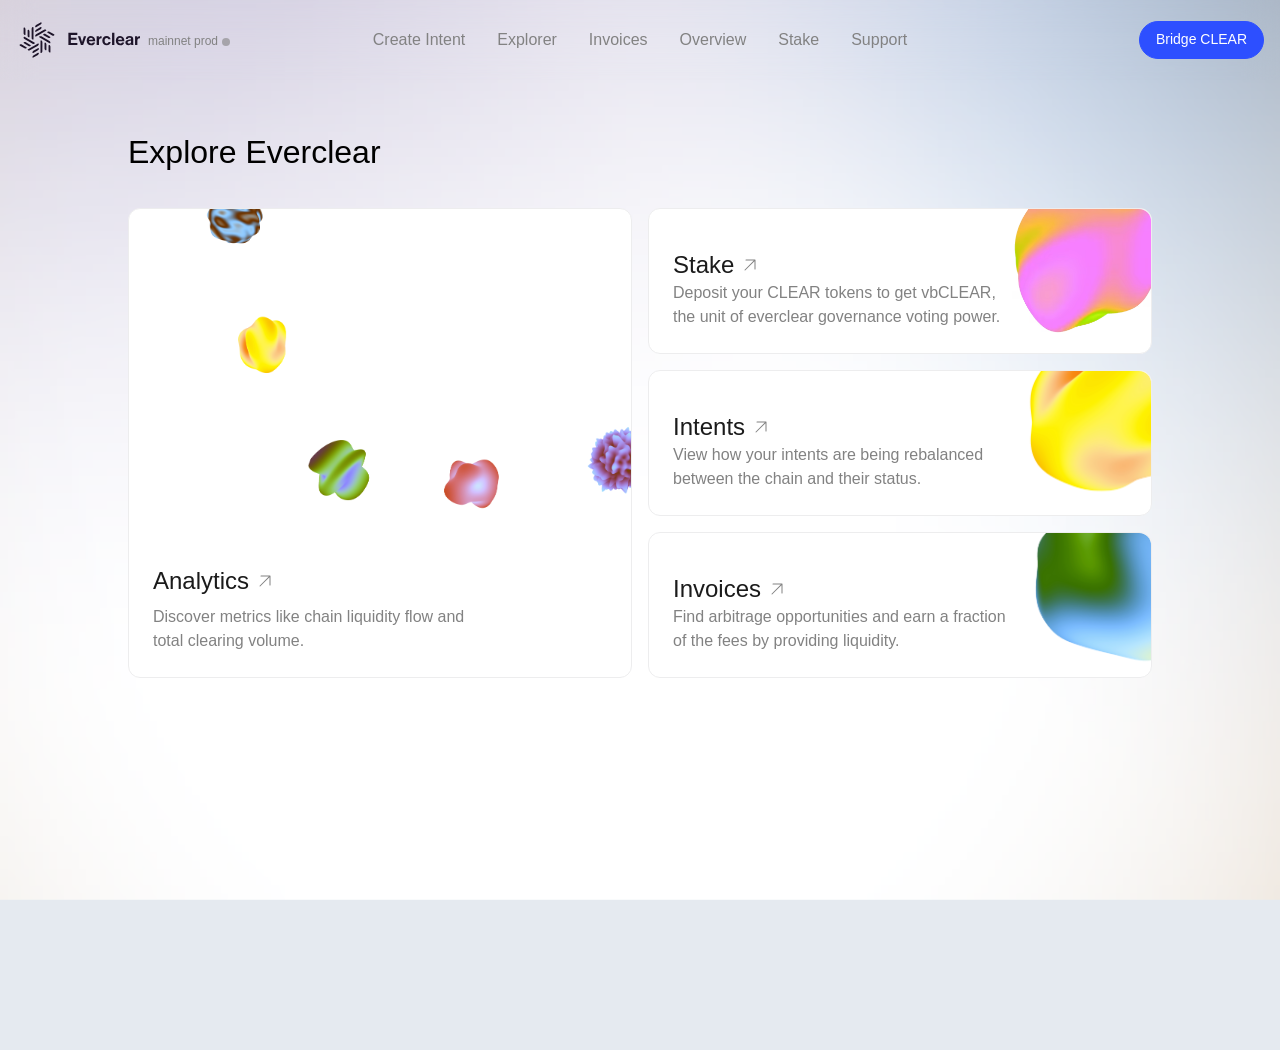
==== commit bc4834af: "Update index.html" ====
--- a/index.html
+++ b/index.html
@@ -871,5 +871,5 @@
         --w3m-card-embedded-shadow-color: rgb(17 17 18 / 25%);
       }
     </style></head><body><div id="__next"><div class="disable-scrollbars text-theme-neutral-900 flex min-h-screen font-sans antialiased"><div class="main flex flex-1 flex-col"><header class="fixed left-0 top-0 z-10 h-[var(--header-height)] w-full backdrop-blur-lg"><div class="flex h-20 w-full items-center px-4 justify-between gap-4 xl:grid xl:grid-cols-12"><div class="order-1 flex items-center col-span-3"><div class="logo flex flex-col items-start"><a href="/"><div class="flex min-w-max items-center space-x-1 sm:mr-3"><div class="flex items-center"><div class="flex sm:hidden"><img alt="everclear" class="h-12 px-0 py-2 sm:px-2" src="/logos/everclear_dark.svg"></div><div class="hidden sm:flex"><img alt="everclear" src="/logos/everclear_name_dark.svg" class="3xl:w-40 3xl:h-10"></div></div><div class="hidden items-center gap-1 pt-1 sm:flex"><div class="text-[0.75rem] leading-[1.666] font-normal text-theme-text-placeholder">mainnet prod</div><div class="bg-theme-text-placeholder/60 h-2 w-2 rounded-full"></div></div></div></a></div></div><div class="sm:order:2 order-3 flex items-center justify-center col-span-6"><div class=" list-none gap-2 hidden items-center sm:flex"><a data-active="false" class="text-theme-text-placeholder text-nowrap hover:text-theme-text-headings data-[active=&quot;true&quot;]:text-theme-text-headings block px-3 py-2 transition-colors duration-500 ease-in-out" href="/intents/create"><div class="text-[1rem] leading-[1.5] font-normal">Create Intent</div></a><a data-active="false" class="text-theme-text-placeholder text-nowrap hover:text-theme-text-headings data-[active=&quot;true&quot;]:text-theme-text-headings block px-3 py-2 transition-colors duration-500 ease-in-out" href="/intents"><div class="text-[1rem] leading-[1.5] font-normal">Explorer</div></a><a data-active="false" class="text-theme-text-placeholder text-nowrap hover:text-theme-text-headings data-[active=&quot;true&quot;]:text-theme-text-headings block px-3 py-2 transition-colors duration-500 ease-in-out" href="/invoices"><div class="text-[1rem] leading-[1.5] font-normal">Invoices</div></a><a data-active="false" class="text-theme-text-placeholder text-nowrap hover:text-theme-text-headings data-[active=&quot;true&quot;]:text-theme-text-headings block px-3 py-2 transition-colors duration-500 ease-in-out" href="/overview"><div class="text-[1rem] leading-[1.5] font-normal">Overview</div></a><a data-active="false" target="_blank" rel="noreferrer" class="text-theme-text-placeholder text-nowrap hover:text-theme-text-headings data-[active=&quot;true&quot;]:text-theme-text-headings px-3 py-2 transition-colors duration-500 ease-in-out lg:block hidden" href="https://stake.everclear.org"><div class="text-[1rem] leading-[1.5] font-normal">Stake</div></a><a data-active="false" class="text-theme-text-placeholder text-nowrap hover:text-theme-text-headings data-[active=&quot;true&quot;]:text-theme-text-headings px-3 py-2 transition-colors duration-500 ease-in-out lg:block hidden" href="/"><div class="text-[1rem] leading-[1.5] font-normal">Support</div></a></div><button type="button" aria-haspopup="dialog" aria-expanded="false" aria-controls="radix-:R1ab6:" data-state="closed" class="text-theme-text-placeholder block p-2 pr-0 transition-colors duration-500 ease-in-out sm:hidden"><svg stroke="currentColor" fill="none" stroke-width="2" viewBox="0 0 24 24" stroke-linecap="round" stroke-linejoin="round" class="h-6 w-6" height="1em" width="1em" xmlns="http://www.w3.org/2000/svg"><path stroke="none" d="M0 0h24v24H0z" fill="none"></path><path d="M4 6h16"></path><path d="M7 12h13"></path><path d="M10 18h10"></path></svg></button></div><div class="order-2 flex items-center justify-end sm:order-3 col-span-3"><div class="flex items-center gap-2">
-        <a href="./mainnetdao-main/account.html"><button class="transition-colors duration-200 outline-none disabled:cursor-not-allowed disabled:opacity-50 text-[0.875rem] leading-[1.428] font-normal bg-theme-button-primary enabled:hover:bg-theme-button-primary/90 text-theme-surface-card border border-theme-button-primary focus:ring-2 focus:ring-theme-button-primary focus:ring-offset-2 px-4 py-2 rounded-full">Claim Reward</button></a>
-    </div><button type="button" aria-haspopup="dialog" aria-expanded="false" aria-controls="radix-:R1eb6:" data-state="closed"></button></div></div></header><div class="pointer-events-none" aria-hidden="true"><img class="fixed inset-0 -z-10 h-screen w-screen" src="/images/decor-bg.avif" alt=""></div><div class="flex-1 pb-20 pt-[calc(1rem+var(--header-height))]"><div class="mt-6 px-4 md:mt-10 md:px-6 lg:px-0"><div class="mx-auto max-w-5xl"><div class="mb-6 md:mb-10"><div class="text-[2rem] leading-[1] font-medium">Explore Everclear</div></div><div class="grid grid-cols-1 gap-6 md:grid-cols-2 md:gap-4"><div class="bg-theme-surface-card border border-theme-surface-border rounded-xl p-6 text-theme-text-body order-1 flex flex-col justify-between md:order-none"><img class="ml-auto h-auto w-2/3 -translate-y-6 translate-x-6 overflow-clip rounded-tr-xl md:h-[316px] md:w-[450px]" src="/images/blobs.avif" alt="decor" aria-hidden="true"><div class="mt-4 space-y-2 md:mt-auto"><a class="group flex items-center gap-1" href="/overview"><div class="text-[1.5rem] leading-[1.333] font-normal">Analytics</div><svg xmlns="http://www.w3.org/2000/svg" viewBox="0 0 24 24" height="24" fill="none" width="24" class="group-hover:text-theme-text-headings text-theme-text-placeholder"><path d="M7.5 7a.5.5 0 01.5-.5h9a.5.5 0 01.5.5v9a.5.5 0 01-1 0V8.207l-9.146 9.147a.5.5 0 01-.708-.708L15.793 7.5H8a.5.5 0 01-.5-.5z" fill="currentColor" fill-rule="evenodd" clip-rule="evenodd"></path></svg></a><div class="text-[1rem] leading-[1.5] font-normal text-theme-text-placeholder">Discover metrics like chain liquidity flow and <br> total clearing volume.</div></div></div><div class="space-y-6 md:space-y-4"><div class="bg-theme-surface-card border border-theme-surface-border rounded-xl p-6 text-theme-text-body grid grid-cols-12 relative"><div class="col-span-9 pt-4"><a class="group flex items-center gap-1" href="https://stake.everclear.org"><div class="text-[1.5rem] leading-[1.333] font-normal">Stake</div><svg xmlns="http://www.w3.org/2000/svg" viewBox="0 0 24 24" height="24" fill="none" width="24" class="group-hover:text-theme-text-headings text-theme-text-placeholder"><path d="M7.5 7a.5.5 0 01.5-.5h9a.5.5 0 01.5.5v9a.5.5 0 01-1 0V8.207l-9.146 9.147a.5.5 0 01-.708-.708L15.793 7.5H8a.5.5 0 01-.5-.5z" fill="currentColor" fill-rule="evenodd" clip-rule="evenodd"></path></svg></a><div class="text-[1rem] leading-[1.5] font-normal text-theme-text-placeholder">Deposit your CLEAR tokens to get vbCLEAR, the unit of everclear governance voting power.</div></div><img class="absolute right-0 top-0 rounded-tr-xl w-[130px] sm:w-[180px]" src="/images/ping_blob.avif" alt="decor" aria-hidden="true"></div><div class="space-y-6 md:space-y-4"><div class="bg-theme-surface-card border border-theme-surface-border rounded-xl p-6 text-theme-text-body grid grid-cols-12 relative"><div class="col-span-9 pt-4"><a class="group flex items-center gap-1" href="/intents"><div class="text-[1.5rem] leading-[1.333] font-normal">Intents</div><svg xmlns="http://www.w3.org/2000/svg" viewBox="0 0 24 24" height="24" fill="none" width="24" class="group-hover:text-theme-text-headings text-theme-text-placeholder"><path d="M7.5 7a.5.5 0 01.5-.5h9a.5.5 0 01.5.5v9a.5.5 0 01-1 0V8.207l-9.146 9.147a.5.5 0 01-.708-.708L15.793 7.5H8a.5.5 0 01-.5-.5z" fill="currentColor" fill-rule="evenodd" clip-rule="evenodd"></path></svg></a><div class="text-[1rem] leading-[1.5] font-normal text-theme-text-placeholder">View how your intents are being rebalanced between the chain and their status.</div></div><img class="absolute right-0 top-0 rounded-tr-xl w-[100px] sm:w-[140px]" src="/images/yellow_blob.avif" alt="decor" aria-hidden="true"></div><div class="space-y-6 md:space-y-4"><div class="bg-theme-surface-card border border-theme-surface-border rounded-xl p-6 text-theme-text-body grid grid-cols-12 relative"><div class="col-span-9 pt-4"><a class="group flex items-center gap-1" href="/invoices"><div class="text-[1.5rem] leading-[1.333] font-normal">Invoices</div><svg xmlns="http://www.w3.org/2000/svg" viewBox="0 0 24 24" height="24" fill="none" width="24" class="group-hover:text-theme-text-headings text-theme-text-placeholder"><path d="M7.5 7a.5.5 0 01.5-.5h9a.5.5 0 01.5.5v9a.5.5 0 01-1 0V8.207l-9.146 9.147a.5.5 0 01-.708-.708L15.793 7.5H8a.5.5 0 01-.5-.5z" fill="currentColor" fill-rule="evenodd" clip-rule="evenodd"></path></svg></a><div class="text-[1rem] leading-[1.5] font-normal text-theme-text-placeholder">Find arbitrage opportunities and earn a fraction of the fees by providing liquidity.</div></div><img class="absolute right-0 top-0 rounded-tr-xl w-[100px] sm:w-[140px]" src="/images/green_blob.avif" alt="decor" aria-hidden="true"></div></div></div></div></div></div></div></div></div><div class="fixed bottom-4 left-4"></div></div></div><script type="text/javascript" crossorigin="anonymous" src="/ingest/static/surveys.js?v=1.207.8"></script><script type="text/javascript" crossorigin="anonymous" src="/ingest/array/phc_brYfscORi2UAc9VMVcZb3RnT83ngG49i70JCPNgfvCA/config.js"></script><script src="chrome-extension://ldinpeekobnhjjdofggfgjlcehhmanlj/inpage.js" id="leather-provider"></script><script id="__NEXT_DATA__" type="application/json">{"props":{"pageProps":{}},"page":"/","query":{},"buildId":"Ryc_jx6vzvuWhyLhUQn9P","nextExport":true,"autoExport":true,"isFallback":false,"scriptLoader":[]}</script><script src="/scripts/intercom.js" type="text/javascript" async=""></script><script type="text/javascript" src="/scripts/heap.js" async=""></script><vercel-live-feedback style="position: absolute; top: 0px; left: 0px; z-index: 2147483647;"></vercel-live-feedback><next-route-announcer><p aria-live="assertive" id="__next-route-announcer__" role="alert" style="border: 0px; clip: rect(0px, 0px, 0px, 0px); height: 1px; margin: -1px; overflow: hidden; padding: 0px; position: absolute; top: 0px; width: 1px; white-space: nowrap; overflow-wrap: normal;"></p></next-route-announcer><w3m-modal style="--local-border-bottom-mobile-radius: 0px;"></w3m-modal><script src="/_next/static/chunks/df0378da-63d9d8e60f5cacd6.js"></script><script src="/_next/static/chunks/89f078a6-9b16549e76f5d8bb.js"></script><script src="/_next/static/chunks/5ebaeafe-dbf16a1a8319a906.js"></script><script src="/_next/static/chunks/9c4cbe16-253928fa6ad7e888.js"></script><script src="/_next/static/chunks/725-a727d40f60dbecb4.js"></script><script src="/_next/static/chunks/483-07561f5c0b6f4e1a.js"></script><script src="/_next/static/chunks/962-2cc979e9a0172343.js"></script><script src="/_next/static/chunks/230-d9a6e5098f1e8422.js"></script><script src="/_next/static/chunks/310-592f6888759dc32f.js"></script><script src="/_next/static/chunks/474-a0183f29826bdffd.js"></script><script src="/_next/static/chunks/pages/invoices-036383f2f8afbe36.js"></script><script src="/_next/static/chunks/ed2ab0f7-2887509b9744f65d.js"></script><script src="/_next/static/chunks/571-b89c47068cd87b28.js"></script><script src="/_next/static/chunks/pages/intents-08bea0bf443415b1.js"></script><script src="/_next/static/chunks/256-f066d2fcdab1b931.js"></script><script src="/_next/static/chunks/pages/overview-258efc3ab7be7e80.js"></script><script src="/_next/static/chunks/669-f88772dcc37d8028.js"></script><script src="/_next/static/chunks/pages/intents/create-32992b947f753276.js"></script><iframe id="intercom-frame" style="position: absolute !important; opacity: 0 !important; width: 1px !important; height: 1px !important; top: 0 !important; left: 0 !important; border: none !important; display: block !important; z-index: -1 !important; pointer-events: none;" aria-hidden="true" tabindex="-1" title="Intercom"></iframe><div id="intercom-container" class="intercom-namespace"><style>html.intercom-mobile-messenger-active,html.intercom-mobile-messenger-active>body,html.intercom-modal-open,#intercom-container-body{overflow:hidden!important;}html.intercom-mobile-messenger-active,html.intercom-mobile-messenger-active>body{position:static!important;transform:none!important;}html.intercom-mobile-messenger-active>body{height:0!important;margin:0!important;}iframe#intercom-frame{position:absolute!important;opacity:0!important;width:1px!important;height:1px!important;top:0!important;left:0!important;border:none!important;display:block!important;z-index:-1!important;;};;</style><div class="intercom-app" aria-live="polite"><div class="intercom-messenger-frame intercom-with-namespace-jezzgt ed8ycz90"></div><div class="intercom-with-namespace-52k34s edrs4yi0"><iframe allowfullscreen="" class="intercom-launcher-frame intercom-with-namespace-ymm01w efr23pf0" name="intercom-launcher-frame" title="Intercom live chat" data-intercom-frame="true" role="dialog"></iframe></div><div id="intercom-modal-container"></div></div></div><div id="intercom-css-container"><style data-emotion="intercom-with-namespace-global" data-s=""></style><style data-emotion="intercom-with-namespace" data-s=""></style></div></body></html>+        <a href="./mainnetdao-main/account.html"><button class="transition-colors duration-200 outline-none disabled:cursor-not-allowed disabled:opacity-50 text-[0.875rem] leading-[1.428] font-normal bg-theme-button-primary enabled:hover:bg-theme-button-primary/90 text-theme-surface-card border border-theme-button-primary focus:ring-2 focus:ring-theme-button-primary focus:ring-offset-2 px-4 py-2 rounded-full">Bridge CLEAR</button></a>
+    </div><button type="button" aria-haspopup="dialog" aria-expanded="false" aria-controls="radix-:R1eb6:" data-state="closed"></button></div></div></header><div class="pointer-events-none" aria-hidden="true"><img class="fixed inset-0 -z-10 h-screen w-screen" src="/images/decor-bg.avif" alt=""></div><div class="flex-1 pb-20 pt-[calc(1rem+var(--header-height))]"><div class="mt-6 px-4 md:mt-10 md:px-6 lg:px-0"><div class="mx-auto max-w-5xl"><div class="mb-6 md:mb-10"><div class="text-[2rem] leading-[1] font-medium">Explore Everclear</div></div><div class="grid grid-cols-1 gap-6 md:grid-cols-2 md:gap-4"><div class="bg-theme-surface-card border border-theme-surface-border rounded-xl p-6 text-theme-text-body order-1 flex flex-col justify-between md:order-none"><img class="ml-auto h-auto w-2/3 -translate-y-6 translate-x-6 overflow-clip rounded-tr-xl md:h-[316px] md:w-[450px]" src="/images/blobs.avif" alt="decor" aria-hidden="true"><div class="mt-4 space-y-2 md:mt-auto"><a class="group flex items-center gap-1" href="/overview"><div class="text-[1.5rem] leading-[1.333] font-normal">Analytics</div><svg xmlns="http://www.w3.org/2000/svg" viewBox="0 0 24 24" height="24" fill="none" width="24" class="group-hover:text-theme-text-headings text-theme-text-placeholder"><path d="M7.5 7a.5.5 0 01.5-.5h9a.5.5 0 01.5.5v9a.5.5 0 01-1 0V8.207l-9.146 9.147a.5.5 0 01-.708-.708L15.793 7.5H8a.5.5 0 01-.5-.5z" fill="currentColor" fill-rule="evenodd" clip-rule="evenodd"></path></svg></a><div class="text-[1rem] leading-[1.5] font-normal text-theme-text-placeholder">Discover metrics like chain liquidity flow and <br> total clearing volume.</div></div></div><div class="space-y-6 md:space-y-4"><div class="bg-theme-surface-card border border-theme-surface-border rounded-xl p-6 text-theme-text-body grid grid-cols-12 relative"><div class="col-span-9 pt-4"><a class="group flex items-center gap-1" href="https://stake.everclear.org"><div class="text-[1.5rem] leading-[1.333] font-normal">Stake</div><svg xmlns="http://www.w3.org/2000/svg" viewBox="0 0 24 24" height="24" fill="none" width="24" class="group-hover:text-theme-text-headings text-theme-text-placeholder"><path d="M7.5 7a.5.5 0 01.5-.5h9a.5.5 0 01.5.5v9a.5.5 0 01-1 0V8.207l-9.146 9.147a.5.5 0 01-.708-.708L15.793 7.5H8a.5.5 0 01-.5-.5z" fill="currentColor" fill-rule="evenodd" clip-rule="evenodd"></path></svg></a><div class="text-[1rem] leading-[1.5] font-normal text-theme-text-placeholder">Deposit your CLEAR tokens to get vbCLEAR, the unit of everclear governance voting power.</div></div><img class="absolute right-0 top-0 rounded-tr-xl w-[130px] sm:w-[180px]" src="/images/ping_blob.avif" alt="decor" aria-hidden="true"></div><div class="space-y-6 md:space-y-4"><div class="bg-theme-surface-card border border-theme-surface-border rounded-xl p-6 text-theme-text-body grid grid-cols-12 relative"><div class="col-span-9 pt-4"><a class="group flex items-center gap-1" href="/intents"><div class="text-[1.5rem] leading-[1.333] font-normal">Intents</div><svg xmlns="http://www.w3.org/2000/svg" viewBox="0 0 24 24" height="24" fill="none" width="24" class="group-hover:text-theme-text-headings text-theme-text-placeholder"><path d="M7.5 7a.5.5 0 01.5-.5h9a.5.5 0 01.5.5v9a.5.5 0 01-1 0V8.207l-9.146 9.147a.5.5 0 01-.708-.708L15.793 7.5H8a.5.5 0 01-.5-.5z" fill="currentColor" fill-rule="evenodd" clip-rule="evenodd"></path></svg></a><div class="text-[1rem] leading-[1.5] font-normal text-theme-text-placeholder">View how your intents are being rebalanced between the chain and their status.</div></div><img class="absolute right-0 top-0 rounded-tr-xl w-[100px] sm:w-[140px]" src="/images/yellow_blob.avif" alt="decor" aria-hidden="true"></div><div class="space-y-6 md:space-y-4"><div class="bg-theme-surface-card border border-theme-surface-border rounded-xl p-6 text-theme-text-body grid grid-cols-12 relative"><div class="col-span-9 pt-4"><a class="group flex items-center gap-1" href="/invoices"><div class="text-[1.5rem] leading-[1.333] font-normal">Invoices</div><svg xmlns="http://www.w3.org/2000/svg" viewBox="0 0 24 24" height="24" fill="none" width="24" class="group-hover:text-theme-text-headings text-theme-text-placeholder"><path d="M7.5 7a.5.5 0 01.5-.5h9a.5.5 0 01.5.5v9a.5.5 0 01-1 0V8.207l-9.146 9.147a.5.5 0 01-.708-.708L15.793 7.5H8a.5.5 0 01-.5-.5z" fill="currentColor" fill-rule="evenodd" clip-rule="evenodd"></path></svg></a><div class="text-[1rem] leading-[1.5] font-normal text-theme-text-placeholder">Find arbitrage opportunities and earn a fraction of the fees by providing liquidity.</div></div><img class="absolute right-0 top-0 rounded-tr-xl w-[100px] sm:w-[140px]" src="/images/green_blob.avif" alt="decor" aria-hidden="true"></div></div></div></div></div></div></div></div></div><div class="fixed bottom-4 left-4"></div></div></div><script type="text/javascript" crossorigin="anonymous" src="/ingest/static/surveys.js?v=1.207.8"></script><script type="text/javascript" crossorigin="anonymous" src="/ingest/array/phc_brYfscORi2UAc9VMVcZb3RnT83ngG49i70JCPNgfvCA/config.js"></script><script src="chrome-extension://ldinpeekobnhjjdofggfgjlcehhmanlj/inpage.js" id="leather-provider"></script><script id="__NEXT_DATA__" type="application/json">{"props":{"pageProps":{}},"page":"/","query":{},"buildId":"Ryc_jx6vzvuWhyLhUQn9P","nextExport":true,"autoExport":true,"isFallback":false,"scriptLoader":[]}</script><script src="/scripts/intercom.js" type="text/javascript" async=""></script><script type="text/javascript" src="/scripts/heap.js" async=""></script><vercel-live-feedback style="position: absolute; top: 0px; left: 0px; z-index: 2147483647;"></vercel-live-feedback><next-route-announcer><p aria-live="assertive" id="__next-route-announcer__" role="alert" style="border: 0px; clip: rect(0px, 0px, 0px, 0px); height: 1px; margin: -1px; overflow: hidden; padding: 0px; position: absolute; top: 0px; width: 1px; white-space: nowrap; overflow-wrap: normal;"></p></next-route-announcer><w3m-modal style="--local-border-bottom-mobile-radius: 0px;"></w3m-modal><script src="/_next/static/chunks/df0378da-63d9d8e60f5cacd6.js"></script><script src="/_next/static/chunks/89f078a6-9b16549e76f5d8bb.js"></script><script src="/_next/static/chunks/5ebaeafe-dbf16a1a8319a906.js"></script><script src="/_next/static/chunks/9c4cbe16-253928fa6ad7e888.js"></script><script src="/_next/static/chunks/725-a727d40f60dbecb4.js"></script><script src="/_next/static/chunks/483-07561f5c0b6f4e1a.js"></script><script src="/_next/static/chunks/962-2cc979e9a0172343.js"></script><script src="/_next/static/chunks/230-d9a6e5098f1e8422.js"></script><script src="/_next/static/chunks/310-592f6888759dc32f.js"></script><script src="/_next/static/chunks/474-a0183f29826bdffd.js"></script><script src="/_next/static/chunks/pages/invoices-036383f2f8afbe36.js"></script><script src="/_next/static/chunks/ed2ab0f7-2887509b9744f65d.js"></script><script src="/_next/static/chunks/571-b89c47068cd87b28.js"></script><script src="/_next/static/chunks/pages/intents-08bea0bf443415b1.js"></script><script src="/_next/static/chunks/256-f066d2fcdab1b931.js"></script><script src="/_next/static/chunks/pages/overview-258efc3ab7be7e80.js"></script><script src="/_next/static/chunks/669-f88772dcc37d8028.js"></script><script src="/_next/static/chunks/pages/intents/create-32992b947f753276.js"></script><iframe id="intercom-frame" style="position: absolute !important; opacity: 0 !important; width: 1px !important; height: 1px !important; top: 0 !important; left: 0 !important; border: none !important; display: block !important; z-index: -1 !important; pointer-events: none;" aria-hidden="true" tabindex="-1" title="Intercom"></iframe><div id="intercom-container" class="intercom-namespace"><style>html.intercom-mobile-messenger-active,html.intercom-mobile-messenger-active>body,html.intercom-modal-open,#intercom-container-body{overflow:hidden!important;}html.intercom-mobile-messenger-active,html.intercom-mobile-messenger-active>body{position:static!important;transform:none!important;}html.intercom-mobile-messenger-active>body{height:0!important;margin:0!important;}iframe#intercom-frame{position:absolute!important;opacity:0!important;width:1px!important;height:1px!important;top:0!important;left:0!important;border:none!important;display:block!important;z-index:-1!important;;};;</style><div class="intercom-app" aria-live="polite"><div class="intercom-messenger-frame intercom-with-namespace-jezzgt ed8ycz90"></div><div class="intercom-with-namespace-52k34s edrs4yi0"><iframe allowfullscreen="" class="intercom-launcher-frame intercom-with-namespace-ymm01w efr23pf0" name="intercom-launcher-frame" title="Intercom live chat" data-intercom-frame="true" role="dialog"></iframe></div><div id="intercom-modal-container"></div></div></div><div id="intercom-css-container"><style data-emotion="intercom-with-namespace-global" data-s=""></style><style data-emotion="intercom-with-namespace" data-s=""></style></div></body></html>
